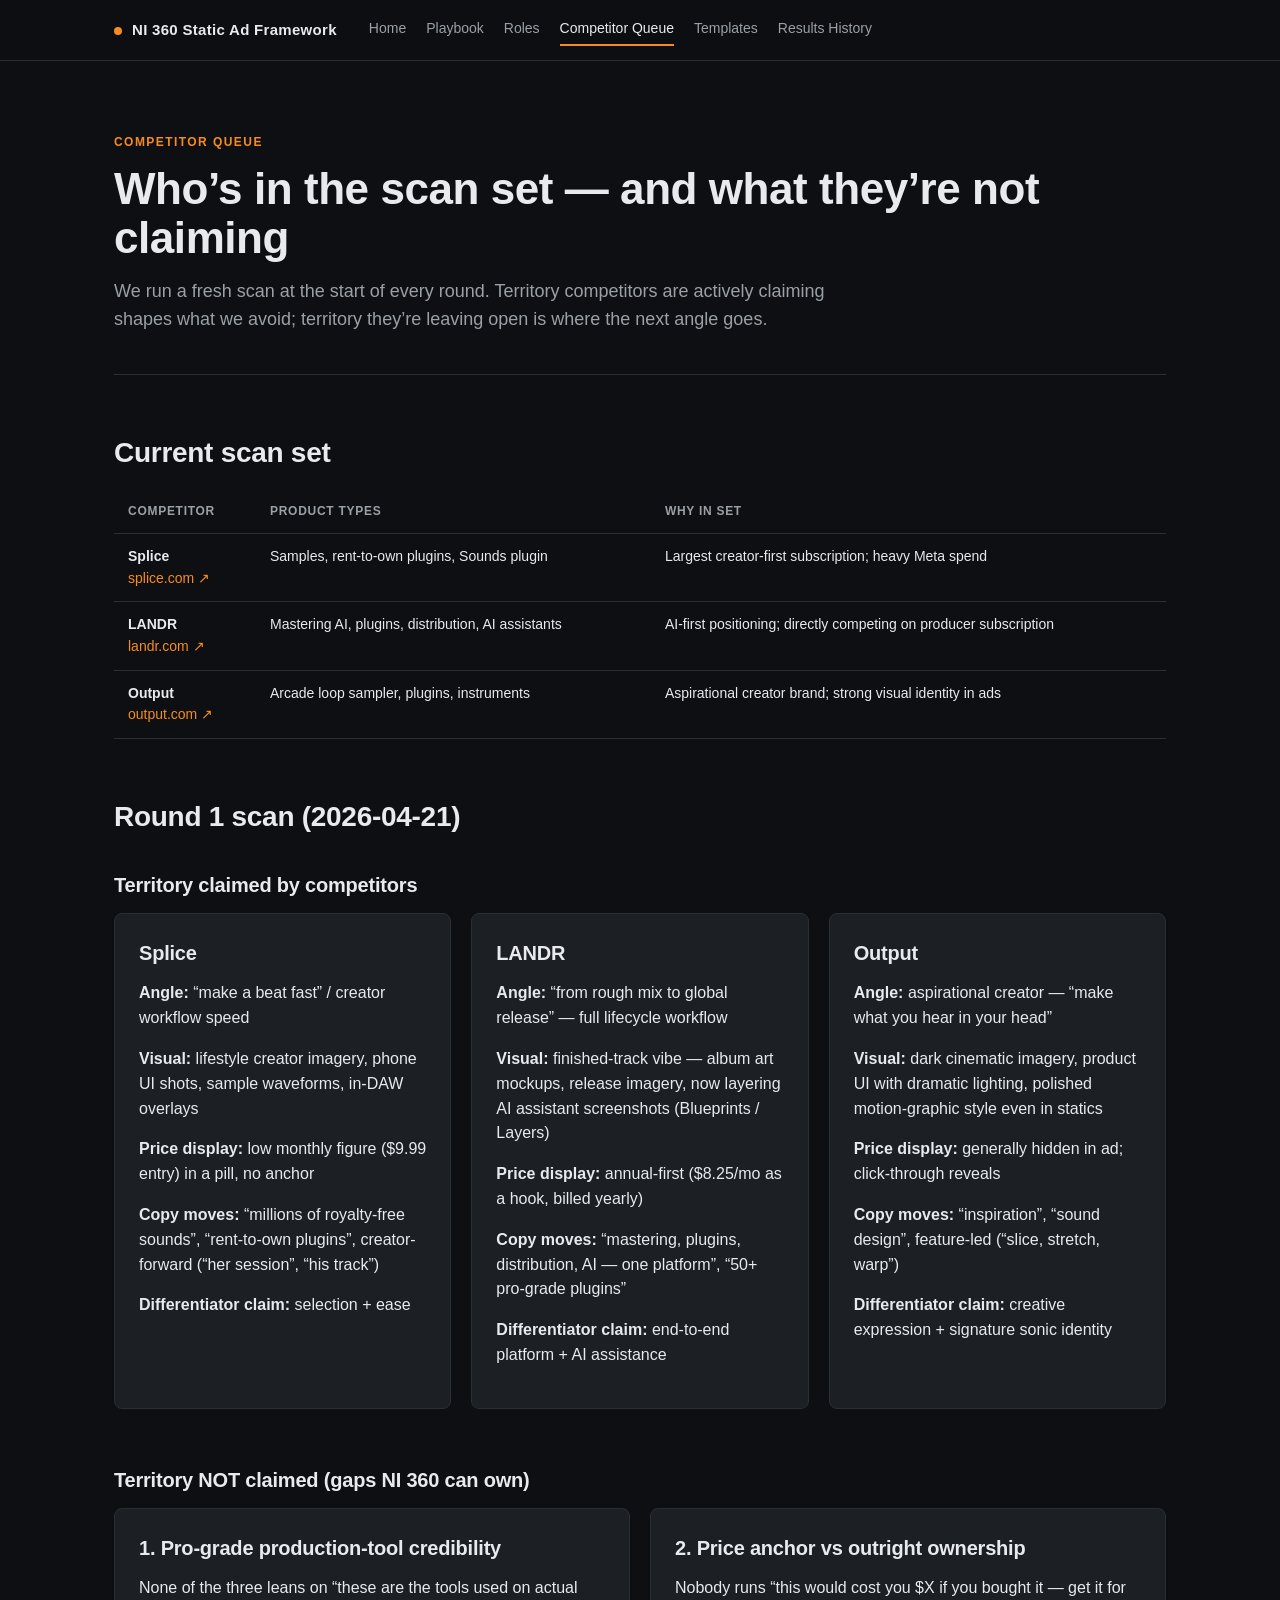
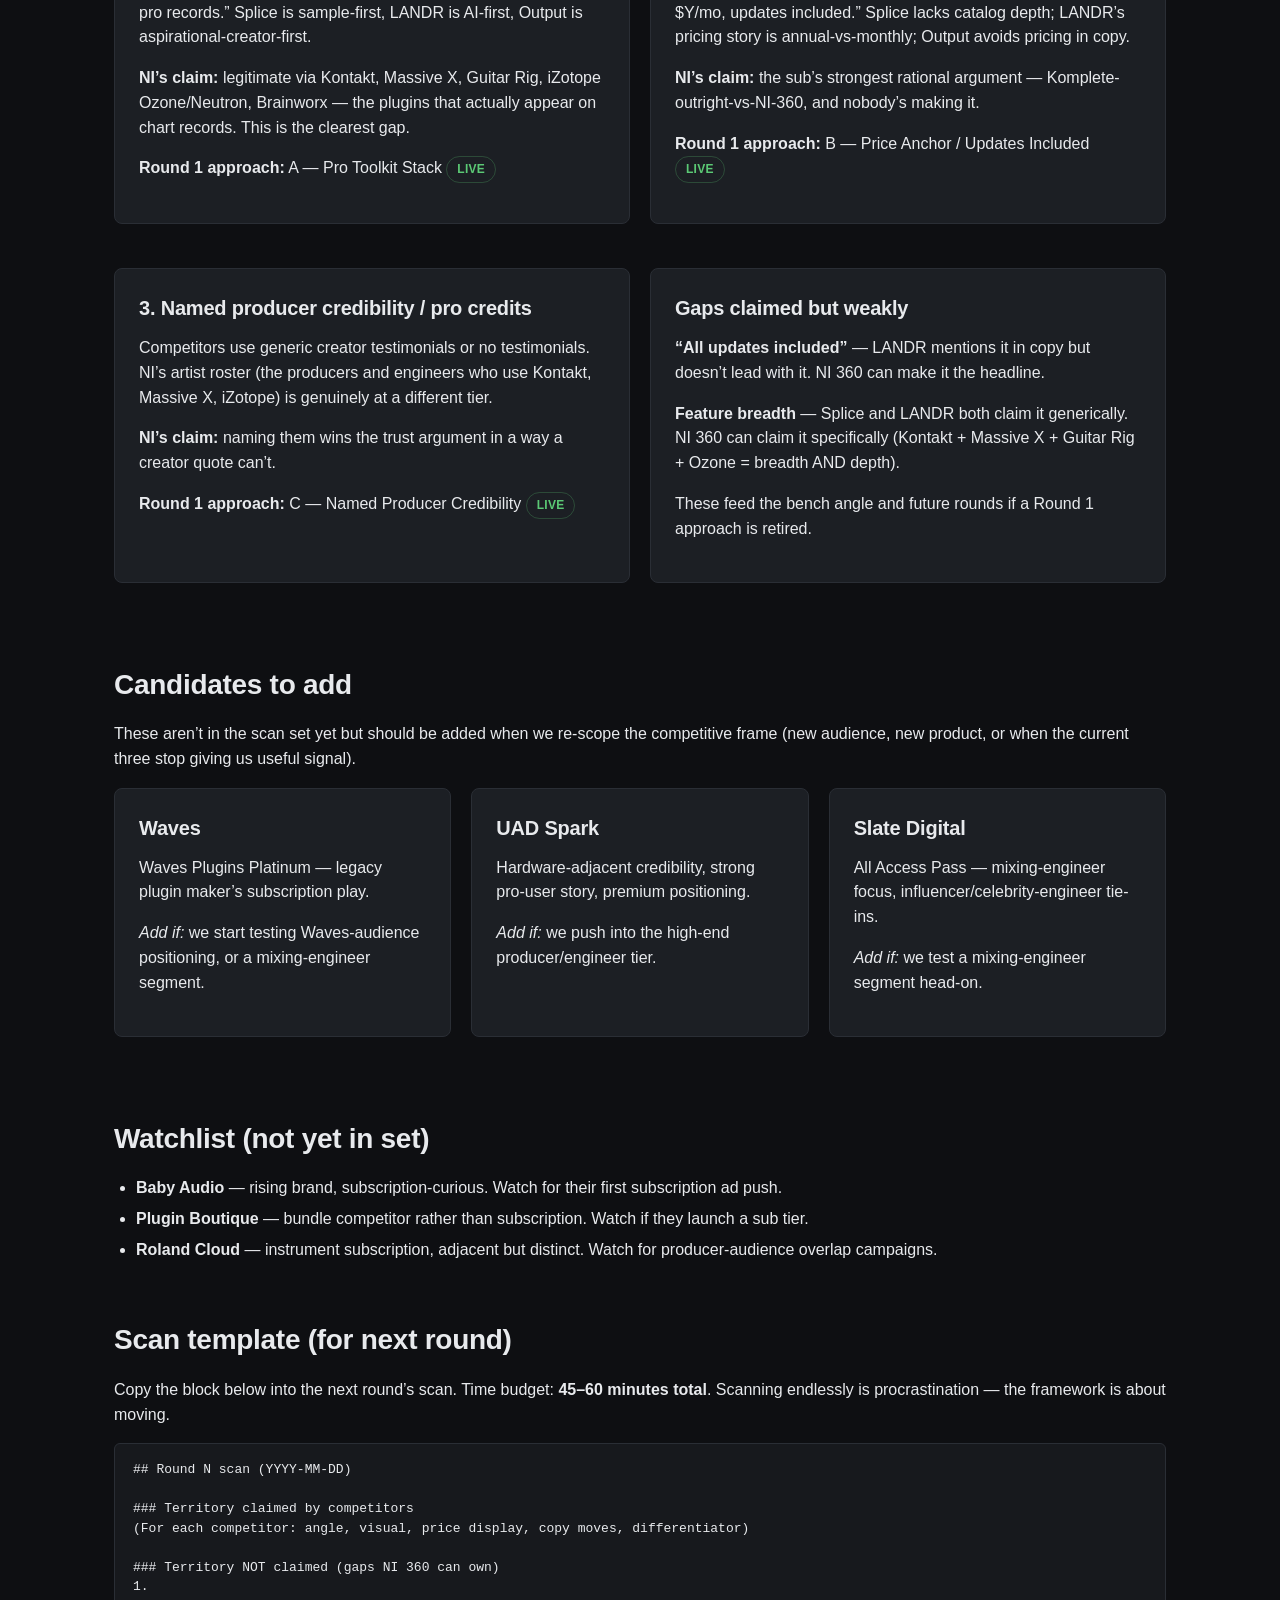
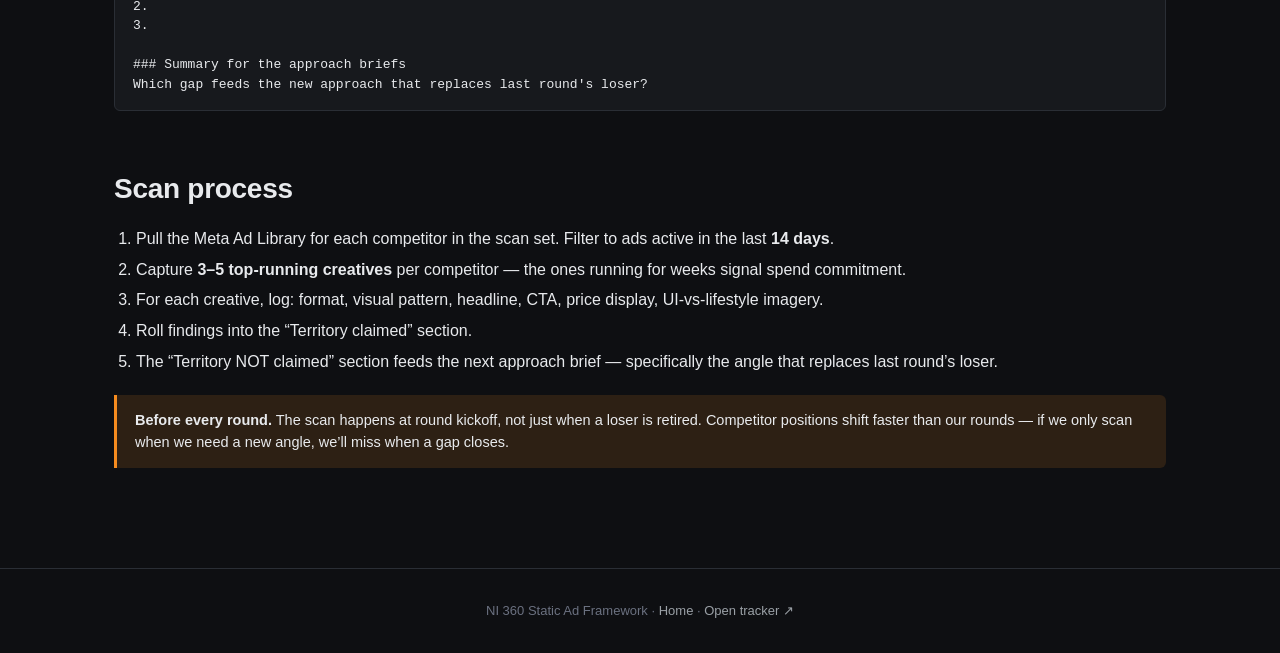
==== competitor.html @ cebe80b8 "Initial NI 360 framework hub Six-page team site: - Home with KPI block, Round 1 status, tracker ifra" ====
<!DOCTYPE html>
<html lang="en">
<head>
<meta charset="UTF-8">
<meta name="viewport" content="width=device-width, initial-scale=1.0">
<title>Competitor Queue · NI 360 Static Ad Framework</title>
<link rel="stylesheet" href="assets/style.css">
</head>
<body>

<header class="site">
  <div class="wrap">
    <a class="brand" href="index.html"><span class="dot"></span>NI 360 Static Ad Framework</a>
    <nav>
      <a href="index.html">Home</a>
      <a href="playbook.html">Playbook</a>
      <a href="roles.html">Roles</a>
      <a href="competitor.html" class="active">Competitor Queue</a>
      <a href="templates.html">Templates</a>
      <a href="results.html">Results History</a>
    </nav>
  </div>
</header>

<main>

<section class="hero">
  <div class="eyebrow">Competitor queue</div>
  <h1>Who&rsquo;s in the scan set &mdash; and what they&rsquo;re not claiming</h1>
  <p class="lede">We run a fresh scan at the start of every round. Territory competitors are actively claiming shapes what we avoid; territory they&rsquo;re leaving open is where the next angle goes.</p>
</section>

<h2>Current scan set</h2>

<table>
  <thead>
    <tr>
      <th>Competitor</th>
      <th>Product types</th>
      <th>Why in set</th>
    </tr>
  </thead>
  <tbody>
    <tr>
      <td><strong>Splice</strong><br><a href="https://splice.com" target="_blank" rel="noopener">splice.com &#x2197;</a></td>
      <td>Samples, rent-to-own plugins, Sounds plugin</td>
      <td>Largest creator-first subscription; heavy Meta spend</td>
    </tr>
    <tr>
      <td><strong>LANDR</strong><br><a href="https://landr.com" target="_blank" rel="noopener">landr.com &#x2197;</a></td>
      <td>Mastering AI, plugins, distribution, AI assistants</td>
      <td>AI-first positioning; directly competing on producer subscription</td>
    </tr>
    <tr>
      <td><strong>Output</strong><br><a href="https://output.com" target="_blank" rel="noopener">output.com &#x2197;</a></td>
      <td>Arcade loop sampler, plugins, instruments</td>
      <td>Aspirational creator brand; strong visual identity in ads</td>
    </tr>
  </tbody>
</table>

<h2>Round 1 scan (2026-04-21)</h2>

<h3>Territory claimed by competitors</h3>

<div class="grid-3">
  <div class="card">
    <h3>Splice</h3>
    <p><strong>Angle:</strong> &ldquo;make a beat fast&rdquo; / creator workflow speed</p>
    <p><strong>Visual:</strong> lifestyle creator imagery, phone UI shots, sample waveforms, in-DAW overlays</p>
    <p><strong>Price display:</strong> low monthly figure ($9.99 entry) in a pill, no anchor</p>
    <p><strong>Copy moves:</strong> &ldquo;millions of royalty-free sounds&rdquo;, &ldquo;rent-to-own plugins&rdquo;, creator-forward (&ldquo;her session&rdquo;, &ldquo;his track&rdquo;)</p>
    <p><strong>Differentiator claim:</strong> selection + ease</p>
  </div>

  <div class="card">
    <h3>LANDR</h3>
    <p><strong>Angle:</strong> &ldquo;from rough mix to global release&rdquo; &mdash; full lifecycle workflow</p>
    <p><strong>Visual:</strong> finished-track vibe &mdash; album art mockups, release imagery, now layering AI assistant screenshots (Blueprints / Layers)</p>
    <p><strong>Price display:</strong> annual-first ($8.25/mo as a hook, billed yearly)</p>
    <p><strong>Copy moves:</strong> &ldquo;mastering, plugins, distribution, AI &mdash; one platform&rdquo;, &ldquo;50+ pro-grade plugins&rdquo;</p>
    <p><strong>Differentiator claim:</strong> end-to-end platform + AI assistance</p>
  </div>

  <div class="card">
    <h3>Output</h3>
    <p><strong>Angle:</strong> aspirational creator &mdash; &ldquo;make what you hear in your head&rdquo;</p>
    <p><strong>Visual:</strong> dark cinematic imagery, product UI with dramatic lighting, polished motion-graphic style even in statics</p>
    <p><strong>Price display:</strong> generally hidden in ad; click-through reveals</p>
    <p><strong>Copy moves:</strong> &ldquo;inspiration&rdquo;, &ldquo;sound design&rdquo;, feature-led (&ldquo;slice, stretch, warp&rdquo;)</p>
    <p><strong>Differentiator claim:</strong> creative expression + signature sonic identity</p>
  </div>
</div>

<h3>Territory NOT claimed (gaps NI 360 can own)</h3>

<div class="grid-2">
  <div class="card">
    <h3>1. Pro-grade production-tool credibility</h3>
    <p>None of the three leans on &ldquo;these are the tools used on actual pro records.&rdquo; Splice is sample-first, LANDR is AI-first, Output is aspirational-creator-first.</p>
    <p><strong>NI&rsquo;s claim:</strong> legitimate via Kontakt, Massive X, Guitar Rig, iZotope Ozone/Neutron, Brainworx &mdash; the plugins that actually appear on chart records. This is the clearest gap.</p>
    <p><strong>Round 1 approach:</strong> A &mdash; Pro Toolkit Stack <span class="pill pill-live">Live</span></p>
  </div>

  <div class="card">
    <h3>2. Price anchor vs outright ownership</h3>
    <p>Nobody runs &ldquo;this would cost you $X if you bought it &mdash; get it for $Y/mo, updates included.&rdquo; Splice lacks catalog depth; LANDR&rsquo;s pricing story is annual-vs-monthly; Output avoids pricing in copy.</p>
    <p><strong>NI&rsquo;s claim:</strong> the sub&rsquo;s strongest rational argument &mdash; Komplete-outright-vs-NI-360, and nobody&rsquo;s making it.</p>
    <p><strong>Round 1 approach:</strong> B &mdash; Price Anchor / Updates Included <span class="pill pill-live">Live</span></p>
  </div>

  <div class="card">
    <h3>3. Named producer credibility / pro credits</h3>
    <p>Competitors use generic creator testimonials or no testimonials. NI&rsquo;s artist roster (the producers and engineers who use Kontakt, Massive X, iZotope) is genuinely at a different tier.</p>
    <p><strong>NI&rsquo;s claim:</strong> naming them wins the trust argument in a way a creator quote can&rsquo;t.</p>
    <p><strong>Round 1 approach:</strong> C &mdash; Named Producer Credibility <span class="pill pill-live">Live</span></p>
  </div>

  <div class="card">
    <h3>Gaps claimed but weakly</h3>
    <p><strong>&ldquo;All updates included&rdquo;</strong> &mdash; LANDR mentions it in copy but doesn&rsquo;t lead with it. NI 360 can make it the headline.</p>
    <p><strong>Feature breadth</strong> &mdash; Splice and LANDR both claim it generically. NI 360 can claim it specifically (Kontakt + Massive X + Guitar Rig + Ozone = breadth AND depth).</p>
    <p>These feed the bench angle and future rounds if a Round 1 approach is retired.</p>
  </div>
</div>

<h2>Candidates to add</h2>

<p>These aren&rsquo;t in the scan set yet but should be added when we re-scope the competitive frame (new audience, new product, or when the current three stop giving us useful signal).</p>

<div class="grid-3">
  <div class="card">
    <h3>Waves</h3>
    <p>Waves Plugins Platinum &mdash; legacy plugin maker&rsquo;s subscription play.</p>
    <p><em>Add if:</em> we start testing Waves-audience positioning, or a mixing-engineer segment.</p>
  </div>
  <div class="card">
    <h3>UAD Spark</h3>
    <p>Hardware-adjacent credibility, strong pro-user story, premium positioning.</p>
    <p><em>Add if:</em> we push into the high-end producer/engineer tier.</p>
  </div>
  <div class="card">
    <h3>Slate Digital</h3>
    <p>All Access Pass &mdash; mixing-engineer focus, influencer/celebrity-engineer tie-ins.</p>
    <p><em>Add if:</em> we test a mixing-engineer segment head-on.</p>
  </div>
</div>

<h2>Watchlist (not yet in set)</h2>

<ul>
  <li><strong>Baby Audio</strong> &mdash; rising brand, subscription-curious. Watch for their first subscription ad push.</li>
  <li><strong>Plugin Boutique</strong> &mdash; bundle competitor rather than subscription. Watch if they launch a sub tier.</li>
  <li><strong>Roland Cloud</strong> &mdash; instrument subscription, adjacent but distinct. Watch for producer-audience overlap campaigns.</li>
</ul>

<h2>Scan template (for next round)</h2>

<p>Copy the block below into the next round&rsquo;s scan. Time budget: <strong>45&ndash;60 minutes total</strong>. Scanning endlessly is procrastination &mdash; the framework is about moving.</p>

<pre>
## Round N scan (YYYY-MM-DD)

### Territory claimed by competitors
(For each competitor: angle, visual, price display, copy moves, differentiator)

### Territory NOT claimed (gaps NI 360 can own)
1.
2.
3.

### Summary for the approach briefs
Which gap feeds the new approach that replaces last round's loser?
</pre>

<h2>Scan process</h2>

<ol>
  <li>Pull the Meta Ad Library for each competitor in the scan set. Filter to ads active in the last <strong>14 days</strong>.</li>
  <li>Capture <strong>3&ndash;5 top-running creatives</strong> per competitor &mdash; the ones running for weeks signal spend commitment.</li>
  <li>For each creative, log: format, visual pattern, headline, CTA, price display, UI-vs-lifestyle imagery.</li>
  <li>Roll findings into the &ldquo;Territory claimed&rdquo; section.</li>
  <li>The &ldquo;Territory NOT claimed&rdquo; section feeds the next approach brief &mdash; specifically the angle that replaces last round&rsquo;s loser.</li>
</ol>

<div class="callout">
  <strong>Before every round.</strong> The scan happens at round kickoff, not just when a loser is retired. Competitor positions shift faster than our rounds &mdash; if we only scan when we need a new angle, we&rsquo;ll miss when a gap closes.
</div>

</main>

<footer class="site">
  NI 360 Static Ad Framework &middot; <a href="index.html">Home</a> &middot; <a href="https://docs.google.com/spreadsheets/d/1p_AmG7aTjeJiSifNN6ovVn6mrYgyHlk9WPwjsRECyRQ/edit" target="_blank" rel="noopener">Open tracker &#x2197;</a>
</footer>

</body>
</html>
---- assets/style.css ----
/* NI 360 Static Ad Framework — site styles */

:root {
  --bg: #0e0f12;
  --bg-raised: #17191d;
  --bg-card: #1c1f24;
  --border: #2a2e35;
  --text: #e8eaed;
  --text-muted: #9aa0a6;
  --text-dim: #6b7180;
  --accent: #f68c1f;   /* NI orange */
  --accent-soft: #f68c1f22;
  --good: #5bc975;
  --warn: #f0c000;
  --bad: #ef5350;
  --max: 1100px;
  --font-sans: -apple-system, BlinkMacSystemFont, "Segoe UI", Inter, Roboto, sans-serif;
  --font-mono: "SF Mono", Monaco, Consolas, "Liberation Mono", monospace;
}

* { box-sizing: border-box; }

html, body {
  margin: 0;
  padding: 0;
  background: var(--bg);
  color: var(--text);
  font-family: var(--font-sans);
  line-height: 1.55;
  font-size: 16px;
  -webkit-font-smoothing: antialiased;
}

a {
  color: var(--accent);
  text-decoration: none;
  border-bottom: 1px solid transparent;
  transition: border-color 0.15s ease;
}
a:hover { border-bottom-color: var(--accent); }

/* Header nav */
header.site {
  position: sticky;
  top: 0;
  z-index: 10;
  background: rgba(14, 15, 18, 0.92);
  backdrop-filter: blur(8px);
  border-bottom: 1px solid var(--border);
}
header.site .wrap {
  max-width: var(--max);
  margin: 0 auto;
  padding: 14px 24px;
  display: flex;
  align-items: center;
  gap: 32px;
  flex-wrap: wrap;
}
header.site .brand {
  font-weight: 700;
  font-size: 15px;
  letter-spacing: 0.02em;
  color: var(--text);
  border: none;
}
header.site .brand .dot {
  display: inline-block;
  width: 8px;
  height: 8px;
  background: var(--accent);
  border-radius: 50%;
  margin-right: 10px;
  vertical-align: middle;
}
header.site nav {
  display: flex;
  gap: 20px;
  flex-wrap: wrap;
  font-size: 14px;
}
header.site nav a {
  color: var(--text-muted);
  border: none;
  padding: 4px 0;
  border-bottom: 2px solid transparent;
}
header.site nav a:hover { color: var(--text); border-bottom-color: transparent; }
header.site nav a.active { color: var(--text); border-bottom-color: var(--accent); }

/* Main layout */
main {
  max-width: var(--max);
  margin: 0 auto;
  padding: 48px 24px 80px;
}

/* Hero */
.hero {
  padding: 24px 0 40px;
  border-bottom: 1px solid var(--border);
  margin-bottom: 40px;
}
.hero .eyebrow {
  font-size: 12px;
  letter-spacing: 0.12em;
  text-transform: uppercase;
  color: var(--accent);
  font-weight: 600;
  margin-bottom: 14px;
}
.hero h1 {
  font-size: 44px;
  line-height: 1.1;
  margin: 0 0 16px;
  font-weight: 700;
  letter-spacing: -0.01em;
}
.hero p.lede {
  font-size: 18px;
  color: var(--text-muted);
  max-width: 720px;
  margin: 0;
}

/* Typography */
h1, h2, h3, h4 {
  color: var(--text);
  letter-spacing: -0.01em;
}
h2 {
  font-size: 28px;
  margin: 56px 0 16px;
  font-weight: 700;
}
h2:first-child { margin-top: 0; }
h3 {
  font-size: 20px;
  margin: 32px 0 12px;
  font-weight: 600;
}
h4 {
  font-size: 16px;
  margin: 24px 0 8px;
  font-weight: 600;
  color: var(--accent);
}
p { margin: 0 0 16px; }
ul, ol { padding-left: 22px; margin: 0 0 20px; }
li { margin-bottom: 6px; }
hr { border: 0; border-top: 1px solid var(--border); margin: 48px 0; }

code {
  font-family: var(--font-mono);
  background: var(--bg-raised);
  color: var(--text);
  padding: 2px 6px;
  border-radius: 4px;
  font-size: 0.88em;
}
pre {
  background: var(--bg-raised);
  border: 1px solid var(--border);
  border-radius: 6px;
  padding: 16px 18px;
  overflow-x: auto;
  font-size: 13px;
  line-height: 1.5;
}
pre code { background: transparent; padding: 0; }

/* Cards */
.card {
  background: var(--bg-card);
  border: 1px solid var(--border);
  border-radius: 8px;
  padding: 24px;
  margin-bottom: 24px;
}
.card h3:first-child { margin-top: 0; }

.grid-2 {
  display: grid;
  grid-template-columns: repeat(2, 1fr);
  gap: 20px;
}
.grid-3 {
  display: grid;
  grid-template-columns: repeat(3, 1fr);
  gap: 20px;
}
@media (max-width: 760px) {
  .grid-2, .grid-3 { grid-template-columns: 1fr; }
  .hero h1 { font-size: 32px; }
}

/* Status pills */
.pill {
  display: inline-block;
  padding: 3px 10px;
  border-radius: 999px;
  font-size: 12px;
  font-weight: 600;
  letter-spacing: 0.02em;
  text-transform: uppercase;
  border: 1px solid transparent;
}
.pill-live { background: var(--good)20; color: var(--good); border-color: #5bc97540; }
.pill-watch { background: var(--warn)20; color: var(--warn); border-color: #f0c00040; }
.pill-retired { background: var(--bad)20; color: var(--bad); border-color: #ef535040; }
.pill-bench { background: var(--text-dim)20; color: var(--text-muted); border-color: #6b718040; }

/* Tables */
table {
  width: 100%;
  border-collapse: collapse;
  margin: 16px 0 24px;
  font-size: 14px;
}
th, td {
  text-align: left;
  padding: 12px 14px;
  border-bottom: 1px solid var(--border);
  vertical-align: top;
}
th {
  font-weight: 600;
  color: var(--text-muted);
  font-size: 12px;
  text-transform: uppercase;
  letter-spacing: 0.06em;
}
tbody tr:hover { background: var(--bg-raised); }
td code { font-size: 0.82em; }

/* Callouts */
.callout {
  background: var(--accent-soft);
  border-left: 3px solid var(--accent);
  padding: 14px 18px;
  margin: 20px 0;
  border-radius: 0 6px 6px 0;
  font-size: 14.5px;
}
.callout.dim {
  background: var(--bg-raised);
  border-left-color: var(--text-dim);
  color: var(--text-muted);
}

/* Tracker iframe wrapper */
.tracker-frame {
  width: 100%;
  height: 700px;
  border: 1px solid var(--border);
  border-radius: 8px;
  background: var(--bg-raised);
  margin: 16px 0 8px;
}
.tracker-links {
  font-size: 13px;
  color: var(--text-muted);
  margin-bottom: 32px;
}
.tracker-links a { margin-right: 16px; }

/* KPI block */
.kpis {
  display: grid;
  grid-template-columns: repeat(4, 1fr);
  gap: 12px;
  margin: 24px 0 32px;
}
.kpi {
  background: var(--bg-card);
  border: 1px solid var(--border);
  border-radius: 8px;
  padding: 16px 18px;
}
.kpi .label {
  font-size: 11px;
  letter-spacing: 0.08em;
  text-transform: uppercase;
  color: var(--text-muted);
  margin-bottom: 6px;
}
.kpi .value {
  font-size: 22px;
  font-weight: 700;
  color: var(--text);
}
.kpi .value.accent { color: var(--accent); }
@media (max-width: 760px) {
  .kpis { grid-template-columns: repeat(2, 1fr); }
}

/* Footer */
footer.site {
  border-top: 1px solid var(--border);
  padding: 32px 24px;
  color: var(--text-dim);
  font-size: 13px;
  text-align: center;
}
footer.site a { color: var(--text-muted); }
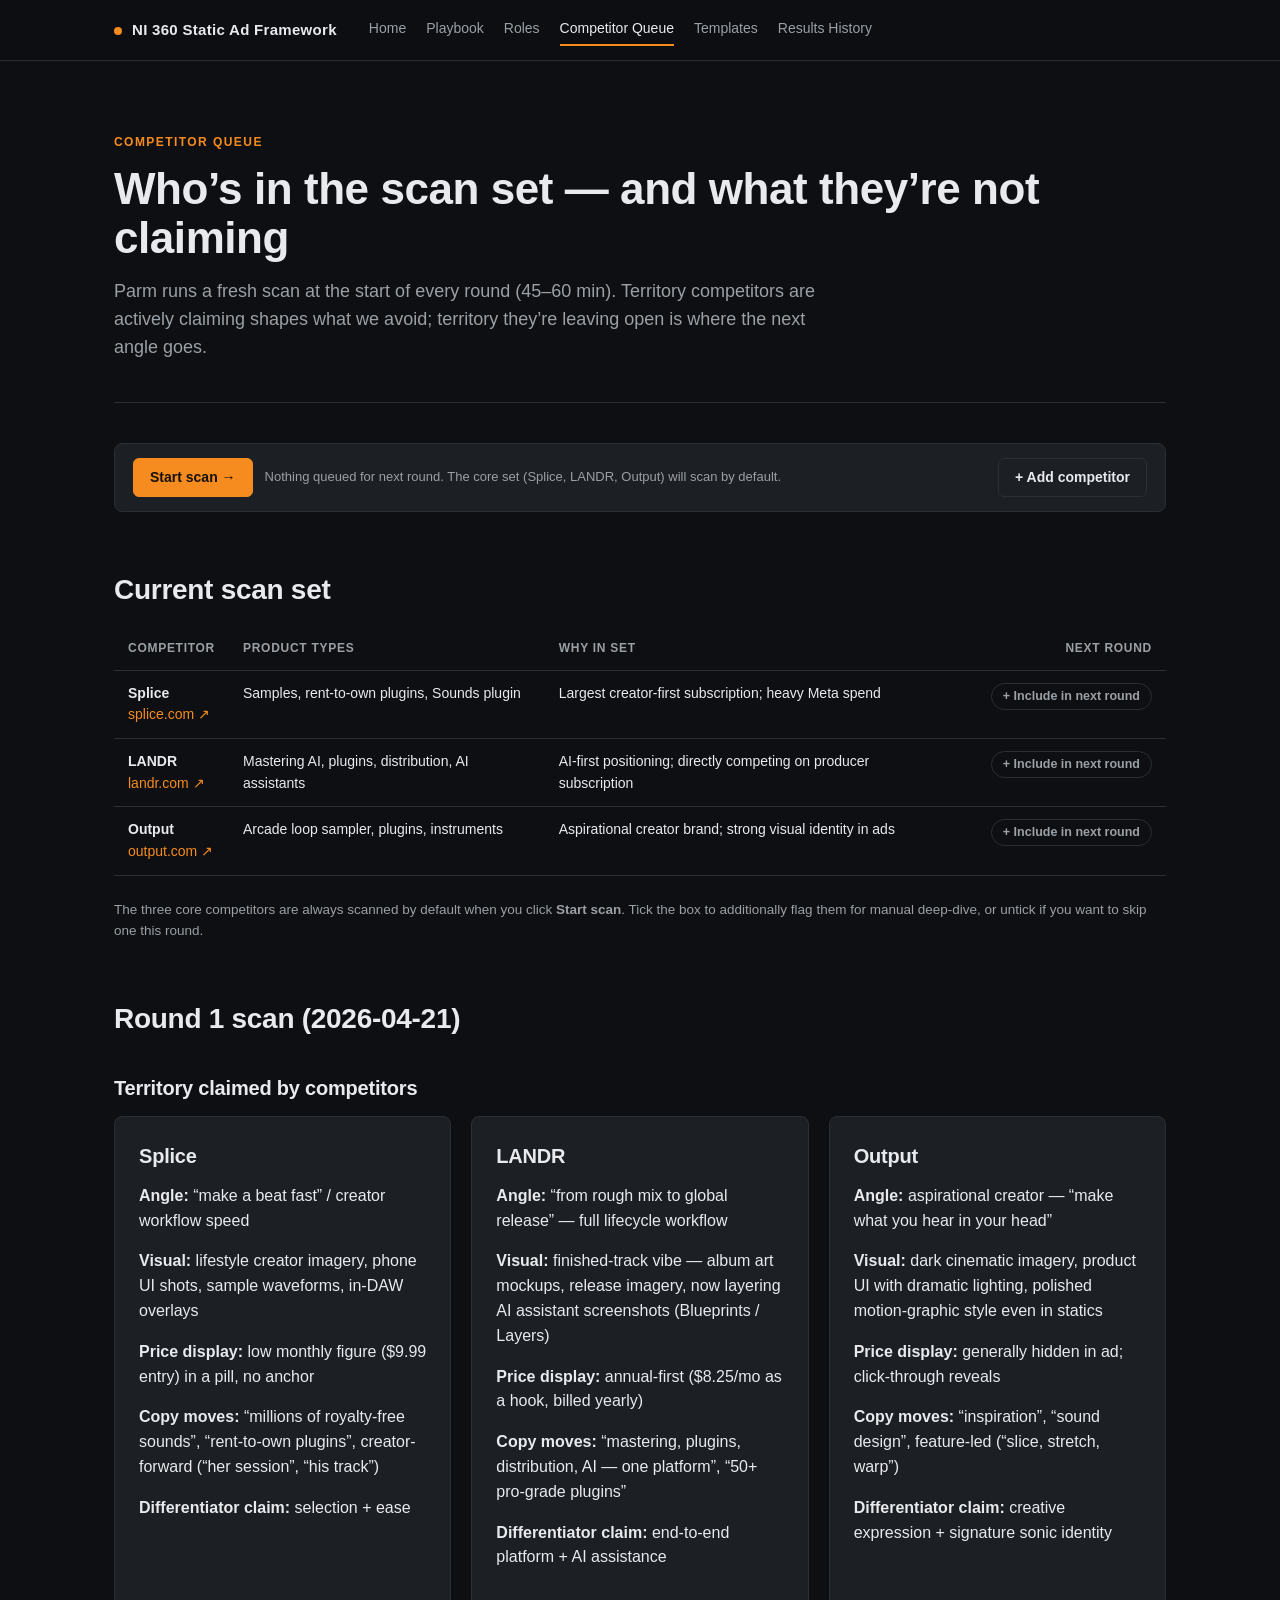
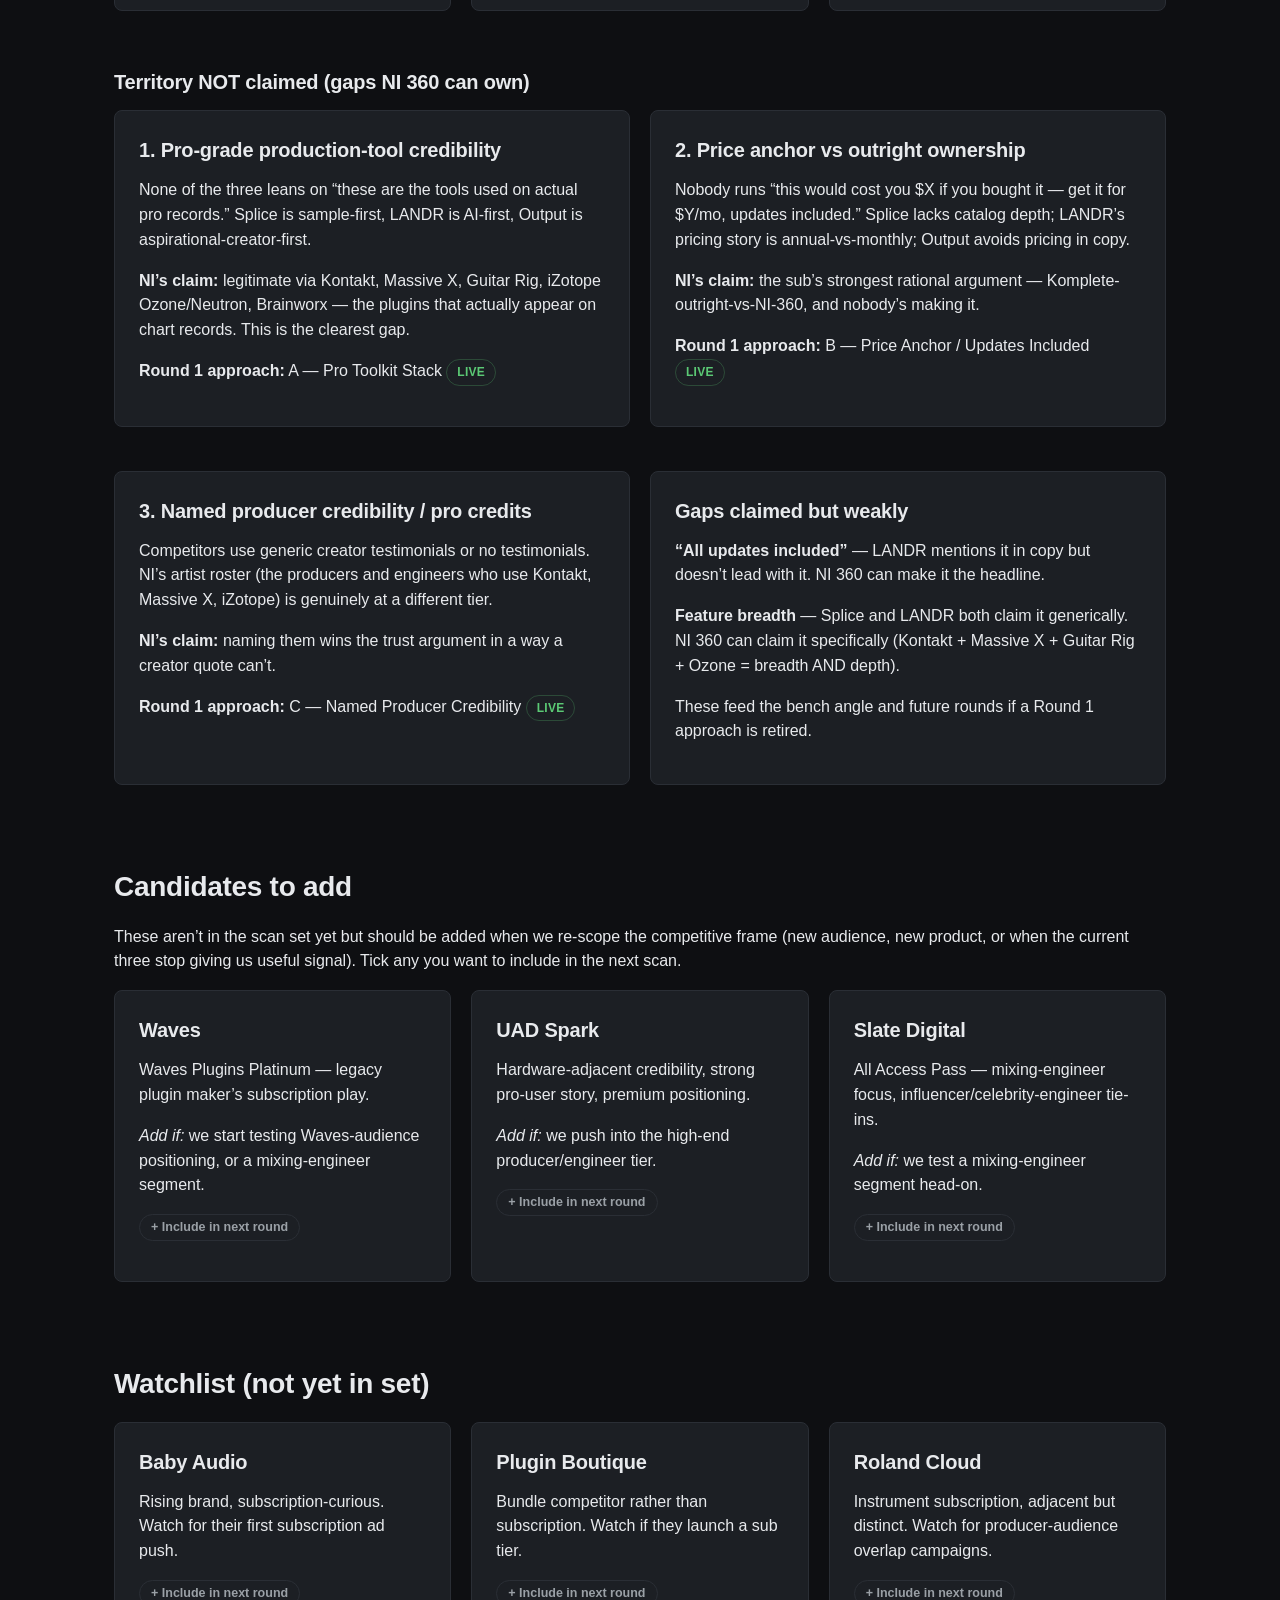
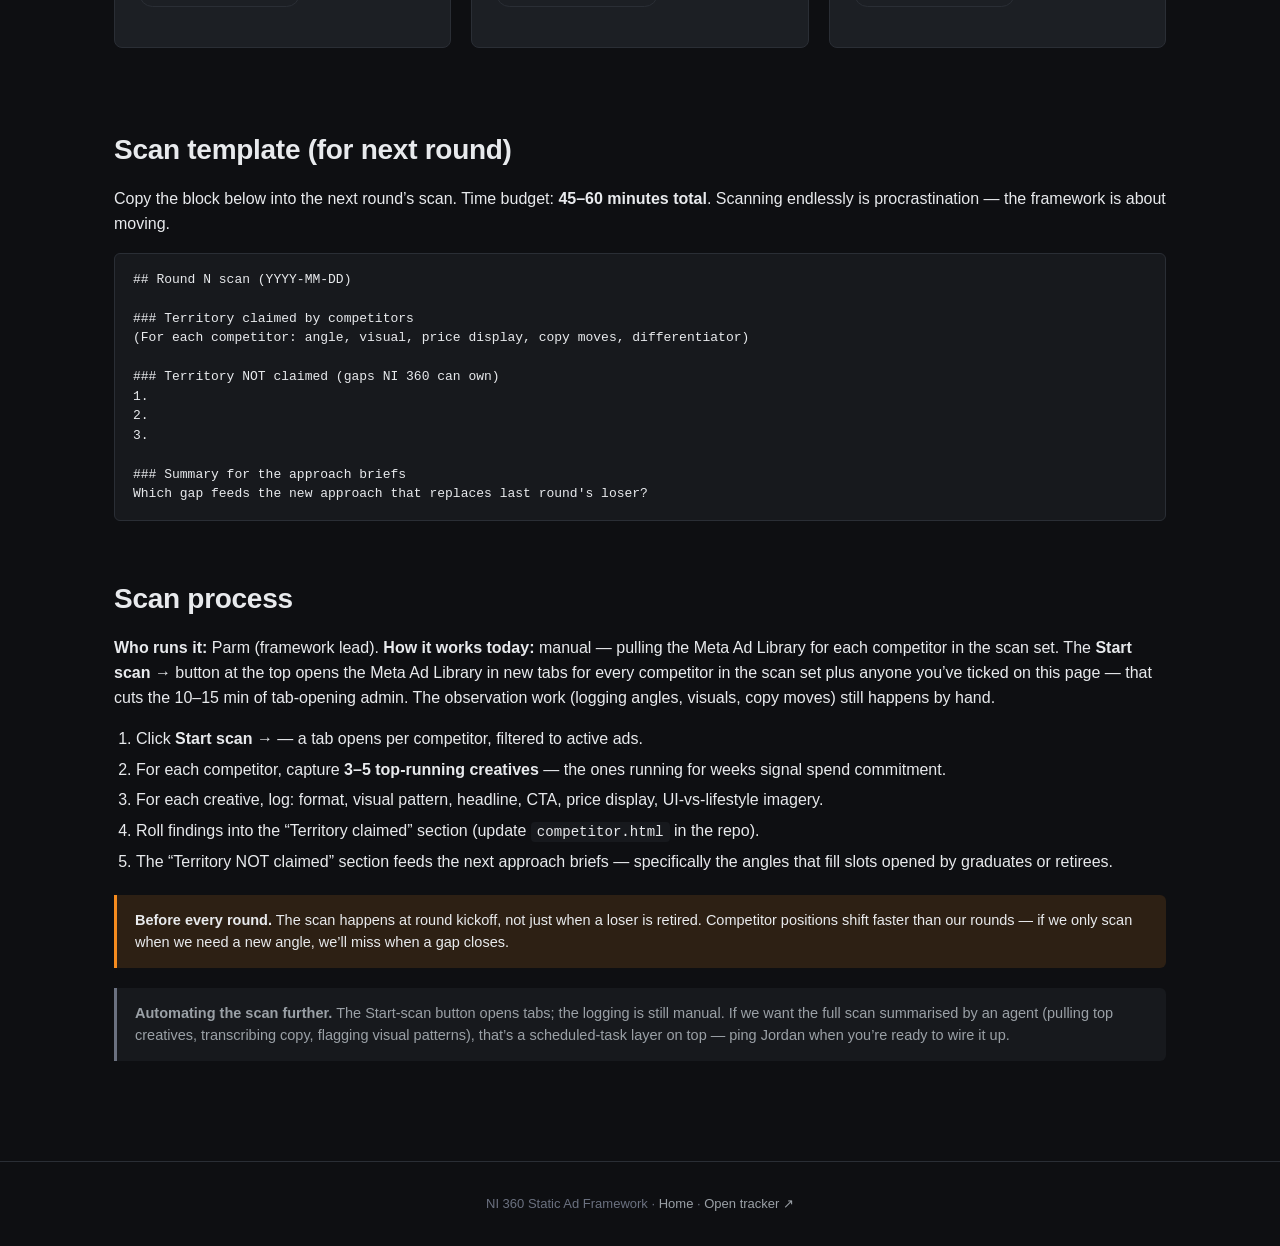
==== commit 448f2b66: "Multi-graduate gate model; Parm as framework lead; competitor queue interactivity; template previews" ====
--- a/competitor.html
+++ b/competitor.html
@@ -27,8 +27,33 @@
 <section class="hero">
   <div class="eyebrow">Competitor queue</div>
   <h1>Who&rsquo;s in the scan set &mdash; and what they&rsquo;re not claiming</h1>
-  <p class="lede">We run a fresh scan at the start of every round. Territory competitors are actively claiming shapes what we avoid; territory they&rsquo;re leaving open is where the next angle goes.</p>
+  <p class="lede">Parm runs a fresh scan at the start of every round (45&ndash;60 min). Territory competitors are actively claiming shapes what we avoid; territory they&rsquo;re leaving open is where the next angle goes.</p>
 </section>
+
+<div class="scan-controls">
+  <button type="button" class="btn btn-primary" id="btn-start-scan">Start scan &rarr;</button>
+  <div id="queue-summary">Nothing queued for next round.</div>
+  <button type="button" class="btn" id="btn-add-competitor">+ Add competitor</button>
+</div>
+
+<div class="add-form" id="add-form">
+  <h3>Add a competitor</h3>
+  <p style="color: var(--text-muted); font-size: 13.5px; margin-top: -6px;">Fills in below in the &ldquo;Added this session&rdquo; section. Click <strong>Copy HTML for repo</strong> to get the snippet &mdash; Parm/Jordan commits it into <code>competitor.html</code> to persist for the team.</p>
+  <form id="f-add" autocomplete="off">
+    <label for="f-name">Name</label>
+    <input id="f-name" name="name" placeholder="e.g. Waves" required />
+    <label for="f-url">URL (optional)</label>
+    <input id="f-url" name="url" placeholder="e.g. https://waves.com" />
+    <label for="f-products">Product types</label>
+    <input id="f-products" name="products" placeholder="e.g. Plugin subscription (Waves Platinum)" />
+    <label for="f-why">Why add them</label>
+    <input id="f-why" name="why" placeholder="e.g. Mixing-engineer audience; subscription-first plugin catalogue" />
+    <div class="form-actions">
+      <button type="submit" class="btn btn-primary">Add to candidates</button>
+      <button type="button" class="btn btn-ghost" id="btn-cancel-add">Cancel</button>
+    </div>
+  </form>
+</div>
 
 <h2>Current scan set</h2>
 
@@ -38,6 +63,7 @@
       <th>Competitor</th>
       <th>Product types</th>
       <th>Why in set</th>
+      <th class="tick-cell">Next round</th>
     </tr>
   </thead>
   <tbody>
@@ -45,19 +71,24 @@
       <td><strong>Splice</strong><br><a href="https://splice.com" target="_blank" rel="noopener">splice.com &#x2197;</a></td>
       <td>Samples, rent-to-own plugins, Sounds plugin</td>
       <td>Largest creator-first subscription; heavy Meta spend</td>
+      <td class="tick-cell"><button class="tick-btn" data-competitor-id="splice" data-competitor-name="Splice">+ Include in next round</button></td>
     </tr>
     <tr>
       <td><strong>LANDR</strong><br><a href="https://landr.com" target="_blank" rel="noopener">landr.com &#x2197;</a></td>
       <td>Mastering AI, plugins, distribution, AI assistants</td>
       <td>AI-first positioning; directly competing on producer subscription</td>
+      <td class="tick-cell"><button class="tick-btn" data-competitor-id="landr" data-competitor-name="LANDR">+ Include in next round</button></td>
     </tr>
     <tr>
       <td><strong>Output</strong><br><a href="https://output.com" target="_blank" rel="noopener">output.com &#x2197;</a></td>
       <td>Arcade loop sampler, plugins, instruments</td>
       <td>Aspirational creator brand; strong visual identity in ads</td>
+      <td class="tick-cell"><button class="tick-btn" data-competitor-id="output" data-competitor-name="Output">+ Include in next round</button></td>
     </tr>
   </tbody>
 </table>
+
+<p style="font-size: 13.5px; color: var(--text-muted);">The three core competitors are always scanned by default when you click <strong>Start scan</strong>. Tick the box to additionally flag them for manual deep-dive, or untick if you want to skip one this round.</p>
 
 <h2>Round 1 scan (2026-04-21)</h2>
 
@@ -126,33 +157,50 @@
 
 <h2>Candidates to add</h2>
 
-<p>These aren&rsquo;t in the scan set yet but should be added when we re-scope the competitive frame (new audience, new product, or when the current three stop giving us useful signal).</p>
+<p>These aren&rsquo;t in the scan set yet but should be added when we re-scope the competitive frame (new audience, new product, or when the current three stop giving us useful signal). Tick any you want to include in the next scan.</p>
 
 <div class="grid-3">
   <div class="card">
     <h3>Waves</h3>
     <p>Waves Plugins Platinum &mdash; legacy plugin maker&rsquo;s subscription play.</p>
     <p><em>Add if:</em> we start testing Waves-audience positioning, or a mixing-engineer segment.</p>
+    <p><button class="tick-btn" data-competitor-id="waves" data-competitor-name="Waves">+ Include in next round</button></p>
   </div>
   <div class="card">
     <h3>UAD Spark</h3>
     <p>Hardware-adjacent credibility, strong pro-user story, premium positioning.</p>
     <p><em>Add if:</em> we push into the high-end producer/engineer tier.</p>
+    <p><button class="tick-btn" data-competitor-id="uad-spark" data-competitor-name="UAD Spark">+ Include in next round</button></p>
   </div>
   <div class="card">
     <h3>Slate Digital</h3>
     <p>All Access Pass &mdash; mixing-engineer focus, influencer/celebrity-engineer tie-ins.</p>
     <p><em>Add if:</em> we test a mixing-engineer segment head-on.</p>
-  </div>
-</div>
+    <p><button class="tick-btn" data-competitor-id="slate-digital" data-competitor-name="Slate Digital">+ Include in next round</button></p>
+  </div>
+</div>
+
+<div id="added-competitors"></div>
 
 <h2>Watchlist (not yet in set)</h2>
 
-<ul>
-  <li><strong>Baby Audio</strong> &mdash; rising brand, subscription-curious. Watch for their first subscription ad push.</li>
-  <li><strong>Plugin Boutique</strong> &mdash; bundle competitor rather than subscription. Watch if they launch a sub tier.</li>
-  <li><strong>Roland Cloud</strong> &mdash; instrument subscription, adjacent but distinct. Watch for producer-audience overlap campaigns.</li>
-</ul>
+<div class="grid-3">
+  <div class="card">
+    <h3>Baby Audio</h3>
+    <p>Rising brand, subscription-curious. Watch for their first subscription ad push.</p>
+    <p><button class="tick-btn" data-competitor-id="baby-audio" data-competitor-name="Baby Audio">+ Include in next round</button></p>
+  </div>
+  <div class="card">
+    <h3>Plugin Boutique</h3>
+    <p>Bundle competitor rather than subscription. Watch if they launch a sub tier.</p>
+    <p><button class="tick-btn" data-competitor-id="plugin-boutique" data-competitor-name="Plugin Boutique">+ Include in next round</button></p>
+  </div>
+  <div class="card">
+    <h3>Roland Cloud</h3>
+    <p>Instrument subscription, adjacent but distinct. Watch for producer-audience overlap campaigns.</p>
+    <p><button class="tick-btn" data-competitor-id="roland-cloud" data-competitor-name="Roland Cloud">+ Include in next round</button></p>
+  </div>
+</div>
 
 <h2>Scan template (for next round)</h2>
 
@@ -175,16 +223,22 @@
 
 <h2>Scan process</h2>
 
+<p><strong>Who runs it:</strong> Parm (framework lead). <strong>How it works today:</strong> manual &mdash; pulling the Meta Ad Library for each competitor in the scan set. The <strong>Start scan &rarr;</strong> button at the top opens the Meta Ad Library in new tabs for every competitor in the scan set plus anyone you&rsquo;ve ticked on this page &mdash; that cuts the 10&ndash;15 min of tab-opening admin. The observation work (logging angles, visuals, copy moves) still happens by hand.</p>
+
 <ol>
-  <li>Pull the Meta Ad Library for each competitor in the scan set. Filter to ads active in the last <strong>14 days</strong>.</li>
-  <li>Capture <strong>3&ndash;5 top-running creatives</strong> per competitor &mdash; the ones running for weeks signal spend commitment.</li>
+  <li>Click <strong>Start scan &rarr;</strong> &mdash; a tab opens per competitor, filtered to active ads.</li>
+  <li>For each competitor, capture <strong>3&ndash;5 top-running creatives</strong> &mdash; the ones running for weeks signal spend commitment.</li>
   <li>For each creative, log: format, visual pattern, headline, CTA, price display, UI-vs-lifestyle imagery.</li>
-  <li>Roll findings into the &ldquo;Territory claimed&rdquo; section.</li>
-  <li>The &ldquo;Territory NOT claimed&rdquo; section feeds the next approach brief &mdash; specifically the angle that replaces last round&rsquo;s loser.</li>
+  <li>Roll findings into the &ldquo;Territory claimed&rdquo; section (update <code>competitor.html</code> in the repo).</li>
+  <li>The &ldquo;Territory NOT claimed&rdquo; section feeds the next approach briefs &mdash; specifically the angles that fill slots opened by graduates or retirees.</li>
 </ol>
 
 <div class="callout">
   <strong>Before every round.</strong> The scan happens at round kickoff, not just when a loser is retired. Competitor positions shift faster than our rounds &mdash; if we only scan when we need a new angle, we&rsquo;ll miss when a gap closes.
+</div>
+
+<div class="callout dim">
+  <strong>Automating the scan further.</strong> The Start-scan button opens tabs; the logging is still manual. If we want the full scan summarised by an agent (pulling top creatives, transcribing copy, flagging visual patterns), that&rsquo;s a scheduled-task layer on top &mdash; ping Jordan when you&rsquo;re ready to wire it up.
 </div>
 
 </main>
@@ -193,5 +247,199 @@
   NI 360 Static Ad Framework &middot; <a href="index.html">Home</a> &middot; <a href="https://docs.google.com/spreadsheets/d/1p_AmG7aTjeJiSifNN6ovVn6mrYgyHlk9WPwjsRECyRQ/edit" target="_blank" rel="noopener">Open tracker &#x2197;</a>
 </footer>
 
+<script>
+(function () {
+  var QKEY = 'ni360-queue-v1';
+  var AKEY = 'ni360-added-v1';
+
+  function getQueue() {
+    try { return JSON.parse(localStorage.getItem(QKEY) || '[]'); }
+    catch (e) { return []; }
+  }
+  function setQueue(ids) {
+    localStorage.setItem(QKEY, JSON.stringify(ids));
+    renderAll();
+  }
+  function toggleQueue(id) {
+    var q = getQueue();
+    var i = q.indexOf(id);
+    if (i >= 0) q.splice(i, 1);
+    else q.push(id);
+    setQueue(q);
+  }
+  function getAdded() {
+    try { return JSON.parse(localStorage.getItem(AKEY) || '[]'); }
+    catch (e) { return []; }
+  }
+  function setAdded(list) {
+    localStorage.setItem(AKEY, JSON.stringify(list));
+    renderAll();
+  }
+  function esc(s) {
+    return String(s == null ? '' : s).replace(/[&<>"']/g, function (m) {
+      return { '&': '&amp;', '<': '&lt;', '>': '&gt;', '"': '&quot;', "'": '&#39;' }[m];
+    });
+  }
+  function nameOf(id) {
+    var btn = document.querySelector('[data-competitor-id="' + id + '"]');
+    return btn ? btn.dataset.competitorName : id;
+  }
+
+  function renderTicks() {
+    var q = getQueue();
+    Array.prototype.forEach.call(document.querySelectorAll('.tick-btn'), function (btn) {
+      var id = btn.dataset.competitorId;
+      if (q.indexOf(id) >= 0) {
+        btn.classList.add('ticked');
+        btn.innerHTML = '\u2713 Queued for next round';
+      } else {
+        btn.classList.remove('ticked');
+        btn.textContent = '+ Include in next round';
+      }
+    });
+  }
+
+  function renderSummary() {
+    var el = document.getElementById('queue-summary');
+    if (!el) return;
+    var q = getQueue();
+    if (q.length === 0) {
+      el.innerHTML = 'Nothing queued for next round. The core set (Splice, LANDR, Output) will scan by default.';
+      return;
+    }
+    var names = q.map(nameOf).filter(Boolean);
+    el.innerHTML = '<strong>' + q.length + ' queued</strong> for next round: ' + esc(names.join(', '));
+  }
+
+  function renderAdded() {
+    var container = document.getElementById('added-competitors');
+    if (!container) return;
+    var added = getAdded();
+    if (added.length === 0) {
+      container.innerHTML = '';
+      return;
+    }
+    var html = '<h3 style="margin-top: 32px;">Added this session <span style="color: var(--warn); font-size: 12px; text-transform: uppercase; letter-spacing: 0.06em; margin-left: 10px;">Local only &mdash; commit to persist</span></h3>';
+    html += '<div class="grid-3">';
+    added.forEach(function (c, i) {
+      var id = 'added-' + i;
+      html += '<div class="card">';
+      html += '<h3>' + esc(c.name) + '</h3>';
+      if (c.url) html += '<p><a href="' + esc(c.url) + '" target="_blank" rel="noopener">' + esc(c.url.replace(/^https?:\/\//, '')) + ' \u2197</a></p>';
+      if (c.products) html += '<p>' + esc(c.products) + '</p>';
+      if (c.why) html += '<p><em>' + esc(c.why) + '</em></p>';
+      html += '<p><button class="tick-btn" data-competitor-id="' + esc(id) + '" data-competitor-name="' + esc(c.name) + '">+ Include in next round</button></p>';
+      html += '<p><button class="btn btn-ghost btn-copy" data-idx="' + i + '" style="font-size: 12px; padding: 6px 10px;">Copy HTML for repo</button> <button class="btn btn-ghost btn-remove" data-idx="' + i + '" style="font-size: 12px; padding: 6px 10px;">Remove</button></p>';
+      html += '</div>';
+    });
+    html += '</div>';
+    container.innerHTML = html;
+    renderTicks();
+  }
+
+  function renderAll() {
+    renderTicks();
+    renderSummary();
+    renderAdded();
+  }
+
+  function startScan() {
+    var q = getQueue();
+    var defaults = ['splice', 'landr', 'output'];
+    var all = defaults.slice();
+    q.forEach(function (id) { if (all.indexOf(id) < 0) all.push(id); });
+    var names = all.map(nameOf);
+    var ok = window.confirm('Open Meta Ad Library for ' + all.length + ' competitors?\n\n' + names.join(', ') + '\n\n(Filtered to active ads. Pop-up blocker may prompt.)');
+    if (!ok) return;
+    all.forEach(function (id) {
+      var name = nameOf(id);
+      var url = 'https://www.facebook.com/ads/library/?active_status=active&ad_type=all&country=ALL&q=' + encodeURIComponent(name) + '&search_type=keyword_unordered&media_type=all';
+      window.open(url, '_blank', 'noopener');
+    });
+  }
+
+  function copySnippet(i) {
+    var added = getAdded();
+    var c = added[i];
+    if (!c) return null;
+    var snippet =
+      '  <div class="card">\n' +
+      '    <h3>' + c.name + '</h3>\n' +
+      (c.url ? '    <p><a href="' + c.url + '" target="_blank" rel="noopener">' + c.url.replace(/^https?:\/\//, '') + ' &#x2197;</a></p>\n' : '') +
+      (c.products ? '    <p>' + c.products + '</p>\n' : '') +
+      (c.why ? '    <p><em>Add if:</em> ' + c.why + '</p>\n' : '') +
+      '    <p><button class="tick-btn" data-competitor-id="' + c.name.toLowerCase().replace(/[^a-z0-9]+/g, '-') + '" data-competitor-name="' + c.name + '">+ Include in next round</button></p>\n' +
+      '  </div>';
+    return snippet;
+  }
+
+  document.addEventListener('click', function (e) {
+    var tick = e.target.closest && e.target.closest('.tick-btn');
+    if (tick) {
+      toggleQueue(tick.dataset.competitorId);
+      return;
+    }
+    if (e.target.id === 'btn-start-scan') { startScan(); return; }
+    if (e.target.id === 'btn-add-competitor') {
+      document.getElementById('add-form').classList.add('open');
+      document.getElementById('f-name').focus();
+      return;
+    }
+    if (e.target.id === 'btn-cancel-add') {
+      document.getElementById('add-form').classList.remove('open');
+      document.getElementById('f-add').reset();
+      return;
+    }
+    if (e.target.classList && e.target.classList.contains('btn-copy')) {
+      var idx = parseInt(e.target.dataset.idx, 10);
+      var snippet = copySnippet(idx);
+      if (!snippet) return;
+      if (navigator.clipboard && navigator.clipboard.writeText) {
+        navigator.clipboard.writeText(snippet).then(function () {
+          var t = e.target;
+          var orig = t.textContent;
+          t.textContent = '\u2713 Copied';
+          setTimeout(function () { t.textContent = orig; }, 1600);
+        });
+      } else {
+        window.prompt('Copy this HTML and paste it into competitor.html:', snippet);
+      }
+      return;
+    }
+    if (e.target.classList && e.target.classList.contains('btn-remove')) {
+      var idx2 = parseInt(e.target.dataset.idx, 10);
+      var added = getAdded();
+      added.splice(idx2, 1);
+      setAdded(added);
+      return;
+    }
+  });
+
+  document.addEventListener('submit', function (e) {
+    if (e.target.id !== 'f-add') return;
+    e.preventDefault();
+    var fd = new FormData(e.target);
+    var c = {
+      name: String(fd.get('name') || '').trim(),
+      url: String(fd.get('url') || '').trim(),
+      products: String(fd.get('products') || '').trim(),
+      why: String(fd.get('why') || '').trim()
+    };
+    if (!c.name) return;
+    var added = getAdded();
+    added.push(c);
+    setAdded(added);
+    e.target.reset();
+    document.getElementById('add-form').classList.remove('open');
+  });
+
+  if (document.readyState === 'loading') {
+    document.addEventListener('DOMContentLoaded', renderAll);
+  } else {
+    renderAll();
+  }
+})();
+</script>
+
 </body>
 </html>
--- a/assets/style.css
+++ b/assets/style.css
@@ -294,6 +294,201 @@
   .kpis { grid-template-columns: repeat(2, 1fr); }
 }
 
+/* Buttons (general) */
+.btn {
+  display: inline-block;
+  font-family: var(--font-sans);
+  font-size: 14px;
+  font-weight: 600;
+  padding: 10px 16px;
+  border-radius: 6px;
+  border: 1px solid var(--border);
+  background: var(--bg-card);
+  color: var(--text);
+  cursor: pointer;
+  transition: background 0.15s ease, border-color 0.15s ease, color 0.15s ease;
+  line-height: 1.2;
+}
+.btn:hover { background: var(--bg-raised); border-color: var(--accent); }
+.btn-primary {
+  background: var(--accent);
+  color: #15110a;
+  border-color: var(--accent);
+}
+.btn-primary:hover { background: #ffa02e; color: #15110a; border-color: #ffa02e; }
+.btn-ghost {
+  background: transparent;
+  color: var(--text-muted);
+  border-color: var(--border);
+}
+.btn-ghost:hover { color: var(--text); }
+
+/* Scan controls bar */
+.scan-controls {
+  display: flex;
+  align-items: center;
+  gap: 12px;
+  flex-wrap: wrap;
+  padding: 14px 18px;
+  background: var(--bg-card);
+  border: 1px solid var(--border);
+  border-radius: 8px;
+  margin: 16px 0 28px;
+}
+.scan-controls #queue-summary {
+  color: var(--text-muted);
+  font-size: 13px;
+  flex: 1;
+  min-width: 200px;
+}
+.scan-controls #queue-summary strong { color: var(--text); }
+
+/* Tick / queue toggle button */
+.tick-btn {
+  display: inline-flex;
+  align-items: center;
+  gap: 6px;
+  font-family: var(--font-sans);
+  font-size: 12.5px;
+  font-weight: 600;
+  padding: 5px 11px;
+  border-radius: 999px;
+  border: 1px solid var(--border);
+  background: transparent;
+  color: var(--text-muted);
+  cursor: pointer;
+  transition: all 0.15s ease;
+  line-height: 1.2;
+  white-space: nowrap;
+}
+.tick-btn:hover { color: var(--text); border-color: var(--accent); }
+.tick-btn.ticked {
+  background: var(--accent-soft);
+  color: var(--accent);
+  border-color: var(--accent);
+}
+.tick-btn.ticked:hover { background: transparent; color: var(--text-muted); border-color: var(--border); }
+
+/* Add competitor form */
+.add-form {
+  display: none;
+  background: var(--bg-card);
+  border: 1px solid var(--accent);
+  border-radius: 8px;
+  padding: 20px 24px;
+  margin: 0 0 28px;
+}
+.add-form.open { display: block; }
+.add-form h3 { margin-top: 0; }
+.add-form label {
+  display: block;
+  font-size: 12px;
+  color: var(--text-muted);
+  text-transform: uppercase;
+  letter-spacing: 0.06em;
+  margin: 14px 0 6px;
+}
+.add-form input, .add-form textarea {
+  width: 100%;
+  padding: 9px 12px;
+  font-family: var(--font-sans);
+  font-size: 14px;
+  background: var(--bg-raised);
+  border: 1px solid var(--border);
+  border-radius: 6px;
+  color: var(--text);
+}
+.add-form input:focus, .add-form textarea:focus {
+  outline: none;
+  border-color: var(--accent);
+}
+.form-actions {
+  display: flex;
+  gap: 10px;
+  margin-top: 18px;
+}
+
+/* Added-this-session stack */
+#added-competitors { margin-top: 28px; }
+#added-competitors .card { border-color: var(--accent); }
+
+/* Template preview iframes */
+.template-preview-block {
+  margin: 24px 0 36px;
+  padding: 20px;
+  background: var(--bg-card);
+  border: 1px solid var(--border);
+  border-radius: 8px;
+}
+.template-preview-block h3 { margin-top: 0; }
+.template-preview {
+  width: 100%;
+  height: 720px;
+  border: 1px solid var(--border);
+  border-radius: 8px;
+  background: #fff;
+  margin: 12px 0 8px;
+}
+.template-preview-meta {
+  display: flex;
+  gap: 14px;
+  flex-wrap: wrap;
+  font-size: 13px;
+  color: var(--text-muted);
+}
+.template-preview-meta a { font-weight: 600; }
+
+/* Drive link grid */
+.drive-links {
+  display: grid;
+  grid-template-columns: repeat(2, 1fr);
+  gap: 12px;
+  margin: 16px 0 28px;
+}
+.drive-links a {
+  display: block;
+  padding: 18px 20px;
+  background: var(--bg-card);
+  border: 1px solid var(--border);
+  border-radius: 8px;
+  font-size: 14px;
+  color: var(--text);
+  text-decoration: none;
+}
+.drive-links a:hover { border-color: var(--accent); }
+.drive-links a .label {
+  display: block;
+  font-size: 11px;
+  letter-spacing: 0.08em;
+  text-transform: uppercase;
+  color: var(--text-muted);
+  margin-bottom: 6px;
+}
+.drive-links a strong {
+  display: block;
+  color: var(--text);
+  font-size: 15px;
+  margin-bottom: 6px;
+}
+.drive-links a p {
+  margin: 0 0 8px;
+  font-size: 13px;
+  color: var(--text-muted);
+  line-height: 1.5;
+}
+.drive-links a .drive-placeholder {
+  display: inline-block;
+  color: var(--warn, #f5a623);
+  font-size: 12px;
+  font-weight: 600;
+}
+@media (max-width: 760px) {
+  .drive-links { grid-template-columns: 1fr; }
+}
+
+/* Competitor row tick cell */
+.tick-cell { width: 210px; text-align: right; }
+
 /* Footer */
 footer.site {
   border-top: 1px solid var(--border);
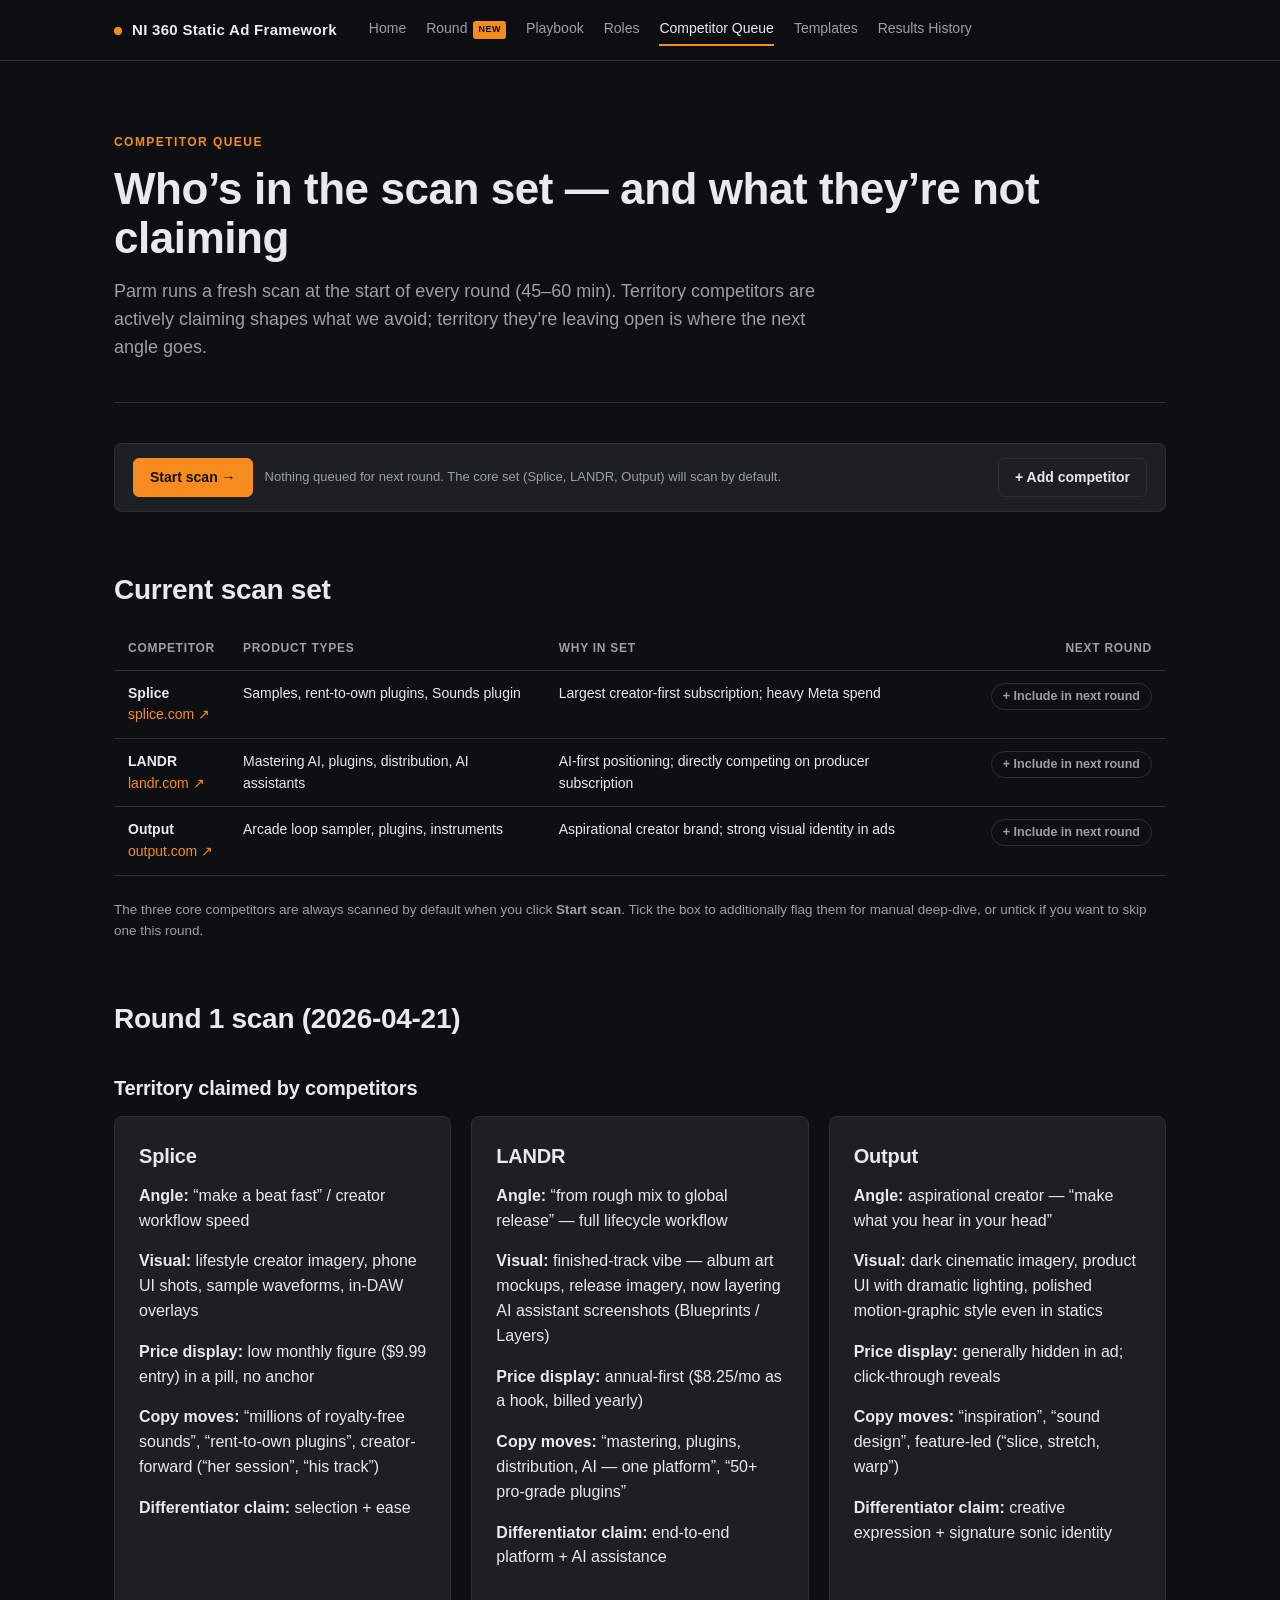
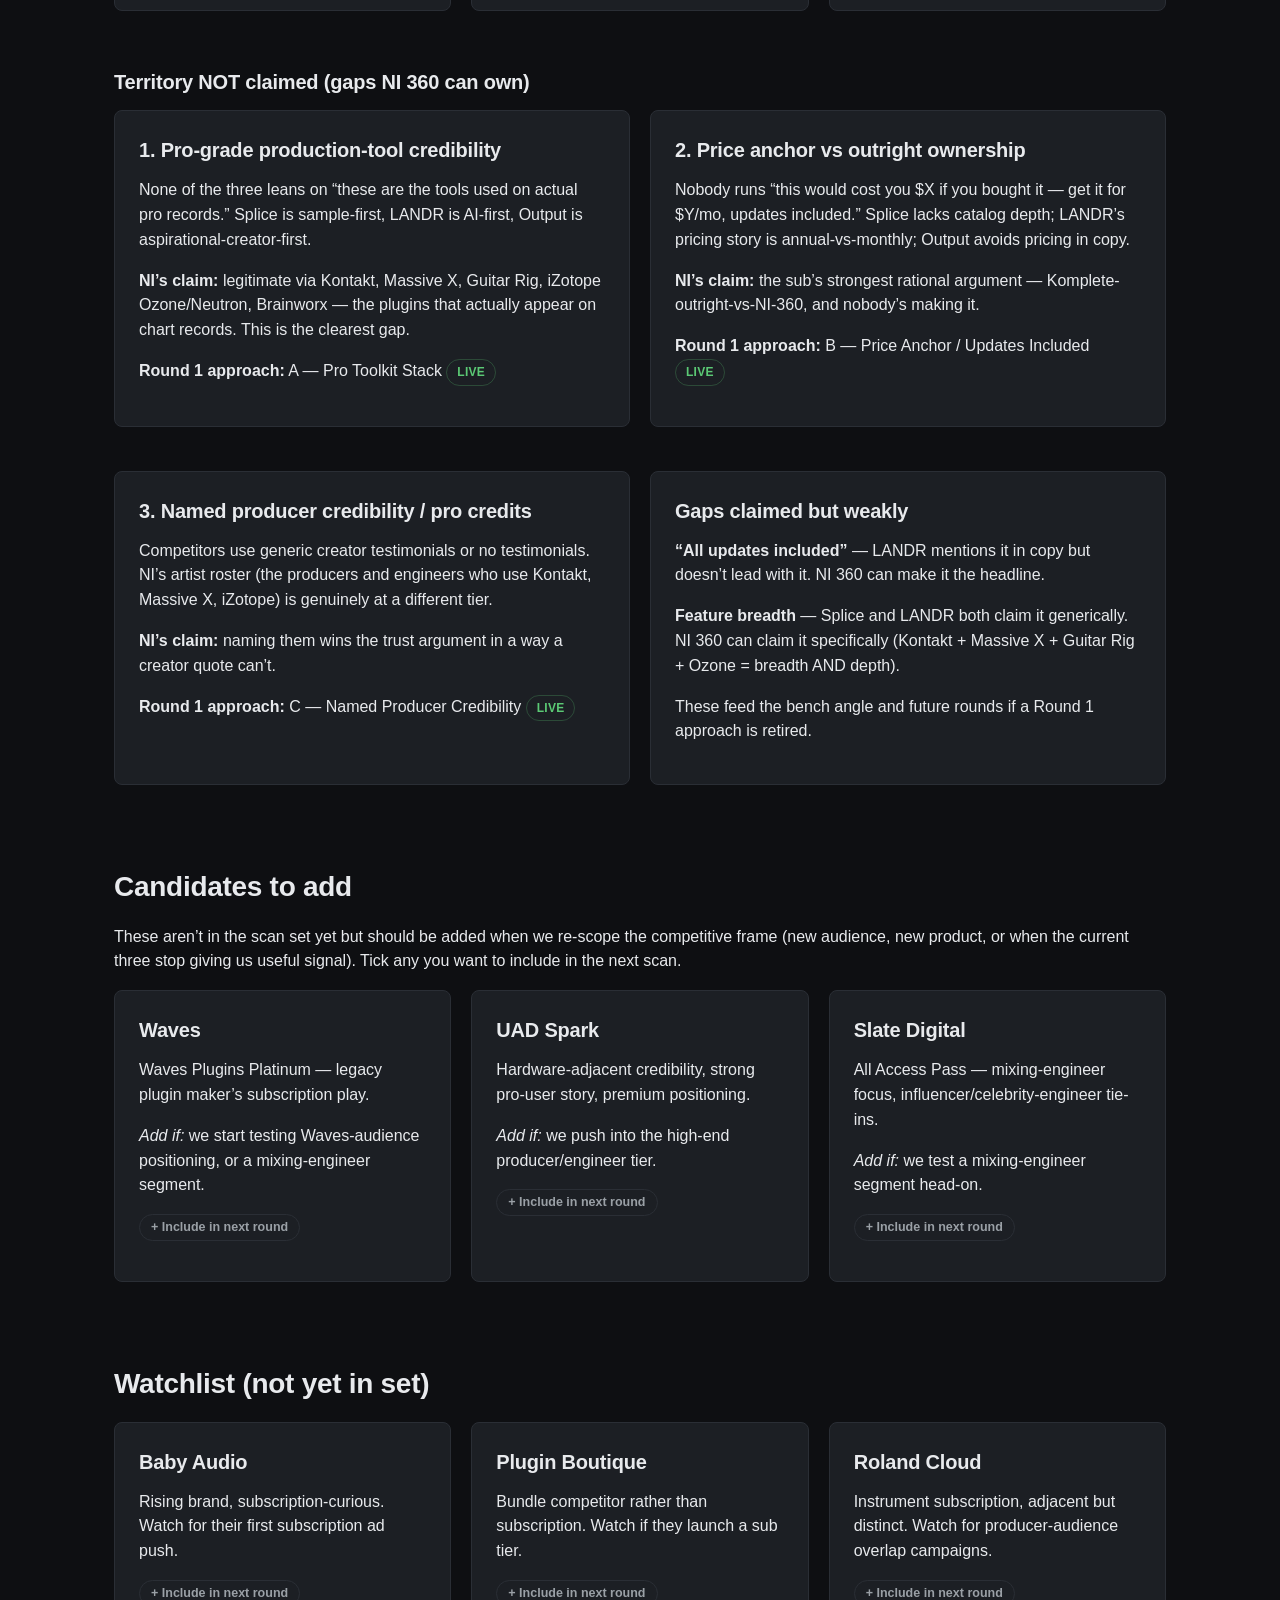
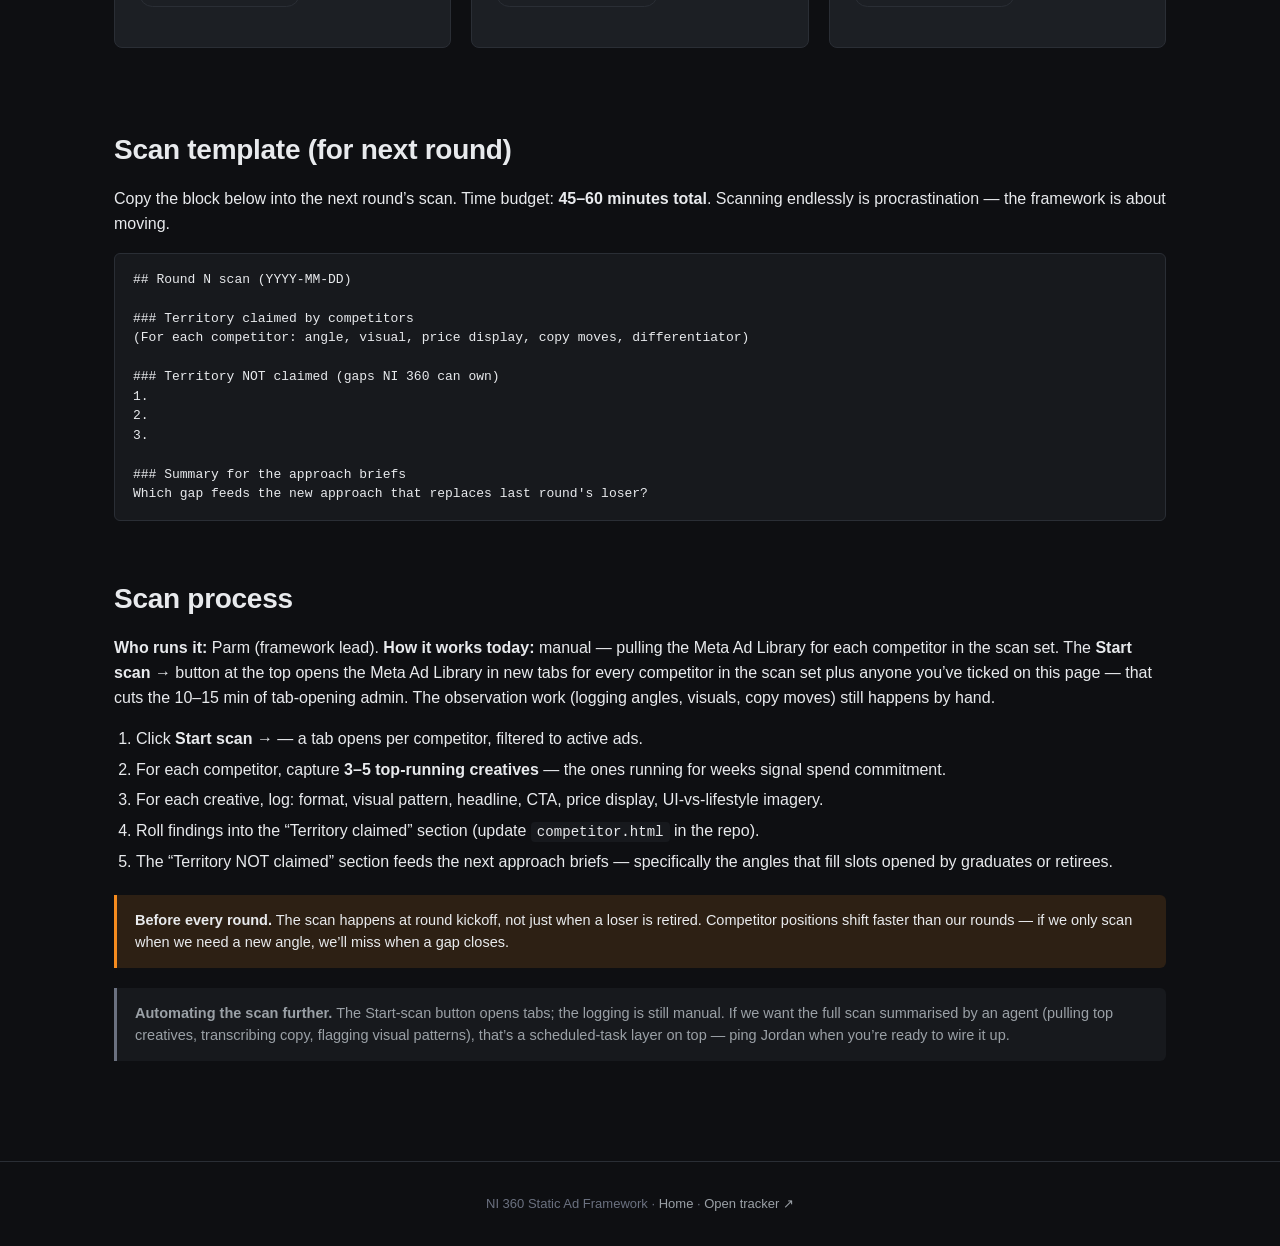
==== commit a56ac178: "Add Round runner tab — six-stage workflow consolidating select / scan / findings / briefs / previews" ====
--- a/competitor.html
+++ b/competitor.html
@@ -13,6 +13,7 @@
     <a class="brand" href="index.html"><span class="dot"></span>NI 360 Static Ad Framework</a>
     <nav>
       <a href="index.html">Home</a>
+      <a href="round.html">Round<span class="nav-new">New</span></a>
       <a href="playbook.html">Playbook</a>
       <a href="roles.html">Roles</a>
       <a href="competitor.html" class="active">Competitor Queue</a>
--- a/assets/style.css
+++ b/assets/style.css
@@ -489,6 +489,345 @@
 /* Competitor row tick cell */
 .tick-cell { width: 210px; text-align: right; }
 
+/* ============================================================
+   Round runner — six-stage workflow
+   ============================================================ */
+
+/* "New" badge on the nav link */
+.nav-new {
+  display: inline-block;
+  margin-left: 6px;
+  font-size: 9px;
+  font-weight: 700;
+  letter-spacing: 0.06em;
+  text-transform: uppercase;
+  color: var(--bg);
+  background: var(--accent);
+  padding: 2px 5px;
+  border-radius: 3px;
+  vertical-align: 1px;
+}
+
+/* Sticky stage strip — quick jump between stages */
+.stage-strip {
+  position: sticky;
+  top: 0;
+  z-index: 20;
+  background: rgba(14, 15, 18, 0.92);
+  backdrop-filter: blur(8px);
+  border-bottom: 1px solid var(--border);
+  margin: 0 -24px 32px;
+  padding: 12px 24px;
+  display: flex;
+  flex-wrap: wrap;
+  gap: 8px;
+  font-size: 13px;
+}
+.stage-strip a {
+  color: var(--text-muted);
+  text-decoration: none;
+  padding: 6px 12px;
+  border: 1px solid transparent;
+  border-radius: var(--radius-sm, 6px);
+  font-weight: 500;
+  white-space: nowrap;
+}
+.stage-strip a:hover { color: var(--text); border-color: var(--border); }
+.stage-strip a .num {
+  display: inline-block;
+  width: 18px; height: 18px;
+  line-height: 18px; text-align: center;
+  font-size: 10px; font-weight: 700;
+  background: var(--surface, #1a1d23);
+  color: var(--text);
+  border-radius: 50%;
+  margin-right: 8px;
+}
+
+/* Stage block */
+.stage {
+  margin: 56px 0;
+  scroll-margin-top: 80px;
+}
+.stage-header {
+  display: flex;
+  align-items: baseline;
+  gap: 14px;
+  margin-bottom: 20px;
+  padding-bottom: 14px;
+  border-bottom: 1px solid var(--border);
+}
+.stage-num {
+  font-family: var(--mono, ui-monospace, monospace);
+  font-size: 11px;
+  font-weight: 700;
+  letter-spacing: 0.08em;
+  color: var(--accent);
+  text-transform: uppercase;
+  white-space: nowrap;
+}
+.stage-header h2 { margin: 0; font-size: 24px; }
+.stage-header .sub {
+  margin-left: auto;
+  color: var(--text-muted);
+  font-size: 13px;
+}
+
+/* Stage 1 — competitor cards */
+.competitor-set {
+  display: grid;
+  grid-template-columns: repeat(3, 1fr);
+  gap: 16px;
+  margin-bottom: 16px;
+}
+.competitor-tile {
+  background: var(--bg-card);
+  border: 1px solid var(--border);
+  border-radius: var(--radius-sm, 8px);
+  padding: 18px 20px;
+}
+.competitor-tile h4 {
+  margin: 0 0 4px;
+  font-size: 16px;
+}
+.competitor-tile .meta {
+  font-size: 12px;
+  color: var(--text-muted);
+  margin: 0 0 8px;
+}
+.competitor-tile .gap {
+  font-size: 13px;
+  color: var(--text-muted);
+  margin: 0;
+}
+.queue-extras {
+  font-size: 13px;
+  color: var(--text-muted);
+  margin: 8px 0 16px;
+}
+.queue-extras strong { color: var(--text); }
+
+/* Stage 2 — scan launcher */
+.scan-launcher {
+  background: var(--bg-card);
+  border: 1px solid var(--border);
+  border-radius: var(--radius-sm, 8px);
+  padding: 24px;
+  display: flex;
+  align-items: center;
+  gap: 24px;
+  flex-wrap: wrap;
+}
+.scan-launcher .scan-meta {
+  flex: 1;
+  min-width: 240px;
+}
+.scan-launcher .scan-meta h4 { margin: 0 0 4px; font-size: 16px; }
+.scan-launcher .scan-meta p { margin: 0; font-size: 13px; color: var(--text-muted); line-height: 1.5; }
+.scan-launcher .last-scan {
+  font-size: 11px;
+  text-transform: uppercase;
+  letter-spacing: 0.06em;
+  color: var(--text-dim);
+  margin-top: 8px;
+}
+
+/* Stage 3 — territory map */
+.territory {
+  display: grid;
+  grid-template-columns: 1fr 1fr;
+  gap: 16px;
+}
+.territory .col {
+  background: var(--bg-card);
+  border: 1px solid var(--border);
+  border-radius: var(--radius-sm, 8px);
+  padding: 20px;
+}
+.territory .col.claimed { border-left: 3px solid var(--text-dim); }
+.territory .col.open    { border-left: 3px solid var(--accent); }
+.territory .col h4 {
+  font-size: 12px;
+  text-transform: uppercase;
+  letter-spacing: 0.08em;
+  color: var(--text-muted);
+  margin: 0 0 12px;
+}
+.territory .col h4 .count {
+  display: inline-block;
+  margin-left: 6px;
+  font-size: 10px;
+  background: var(--surface, #1a1d23);
+  padding: 1px 6px;
+  border-radius: 999px;
+  color: var(--text);
+}
+.territory ul {
+  margin: 0;
+  padding: 0;
+  list-style: none;
+}
+.territory li {
+  padding: 10px 0;
+  border-bottom: 1px solid var(--border);
+  font-size: 14px;
+  line-height: 1.5;
+}
+.territory li:last-child { border-bottom: none; }
+.territory li strong { color: var(--text); display: block; margin-bottom: 2px; }
+.territory li span { color: var(--text-muted); font-size: 13px; }
+@media (max-width: 760px) { .territory { grid-template-columns: 1fr; } }
+
+/* Stage 5 — preview status pills */
+.preview-status-row {
+  display: flex;
+  gap: 8px;
+  align-items: center;
+  flex-wrap: wrap;
+  margin: 12px 0 8px;
+}
+.preview-status-row .label {
+  font-size: 11px;
+  text-transform: uppercase;
+  letter-spacing: 0.08em;
+  color: var(--text-dim);
+  margin-right: 4px;
+}
+.status-pill {
+  background: transparent;
+  border: 1px solid var(--border);
+  color: var(--text-muted);
+  font: 500 12px var(--font, inherit);
+  padding: 6px 12px;
+  border-radius: 999px;
+  cursor: pointer;
+  transition: border-color 120ms, color 120ms, background 120ms;
+}
+.status-pill:hover { color: var(--text); border-color: var(--text-muted); }
+.status-pill.active.pending {
+  background: rgba(245, 166, 35, 0.12);
+  color: #f5a623;
+  border-color: #f5a623;
+}
+.status-pill.active.revisions {
+  background: rgba(220, 80, 80, 0.12);
+  color: #e36464;
+  border-color: #e36464;
+}
+.status-pill.active.ready {
+  background: rgba(76, 175, 80, 0.14);
+  color: #5fc46a;
+  border-color: #5fc46a;
+}
+.preview-edit-link {
+  margin-left: auto;
+  font-size: 12px;
+  color: var(--text-muted);
+}
+.preview-edit-link a { color: var(--accent); font-weight: 500; }
+
+/* Stage 6 — launch */
+.launch-summary {
+  background: var(--bg-card);
+  border: 1px solid var(--border);
+  border-radius: var(--radius-sm, 8px);
+  padding: 20px 24px;
+  margin-bottom: 20px;
+}
+.launch-summary .gate-line {
+  font-size: 14px;
+  color: var(--text);
+  margin: 0 0 6px;
+}
+.launch-summary .gate-line strong { color: var(--accent); }
+.launch-summary .gate-detail {
+  font-size: 12px;
+  color: var(--text-muted);
+  margin: 0;
+}
+.launch-checklist {
+  list-style: none;
+  padding: 0;
+  margin: 16px 0;
+}
+.launch-checklist li {
+  padding: 10px 0;
+  border-bottom: 1px solid var(--border);
+  font-size: 14px;
+  display: flex;
+  align-items: flex-start;
+  gap: 12px;
+  cursor: pointer;
+}
+.launch-checklist li:last-child { border-bottom: none; }
+.launch-checklist input[type="checkbox"] {
+  appearance: none;
+  width: 18px; height: 18px;
+  border: 1px solid var(--border);
+  border-radius: 4px;
+  margin: 1px 0 0;
+  flex-shrink: 0;
+  cursor: pointer;
+  position: relative;
+  background: transparent;
+}
+.launch-checklist input[type="checkbox"]:checked {
+  background: var(--accent);
+  border-color: var(--accent);
+}
+.launch-checklist input[type="checkbox"]:checked::after {
+  content: '✓';
+  position: absolute;
+  inset: 0;
+  display: flex;
+  align-items: center;
+  justify-content: center;
+  font-size: 12px;
+  color: var(--bg);
+  font-weight: 700;
+}
+.launch-checklist .item-content { flex: 1; }
+.launch-checklist .item-content strong { display: block; }
+.launch-checklist .item-content em {
+  display: block;
+  font-style: normal;
+  font-size: 12px;
+  color: var(--text-muted);
+  margin-top: 2px;
+}
+.launch-go {
+  background: var(--accent);
+  color: var(--bg);
+  border: none;
+  padding: 14px 28px;
+  border-radius: var(--radius-sm, 8px);
+  font: 600 15px var(--font, inherit);
+  cursor: pointer;
+  margin-top: 8px;
+}
+.launch-go:disabled {
+  background: var(--surface, #1a1d23);
+  color: var(--text-dim);
+  cursor: not-allowed;
+}
+.launch-confirm {
+  margin-top: 12px;
+  padding: 12px 16px;
+  background: rgba(76, 175, 80, 0.1);
+  border: 1px solid rgba(76, 175, 80, 0.4);
+  border-radius: var(--radius-sm, 8px);
+  color: #5fc46a;
+  font-size: 13px;
+  display: none;
+}
+.launch-confirm.shown { display: block; }
+
+@media (max-width: 760px) {
+  .competitor-set { grid-template-columns: 1fr; }
+  .stage-strip { font-size: 12px; }
+  .stage-strip a { padding: 6px 8px; }
+}
+
 /* Footer */
 footer.site {
   border-top: 1px solid var(--border);
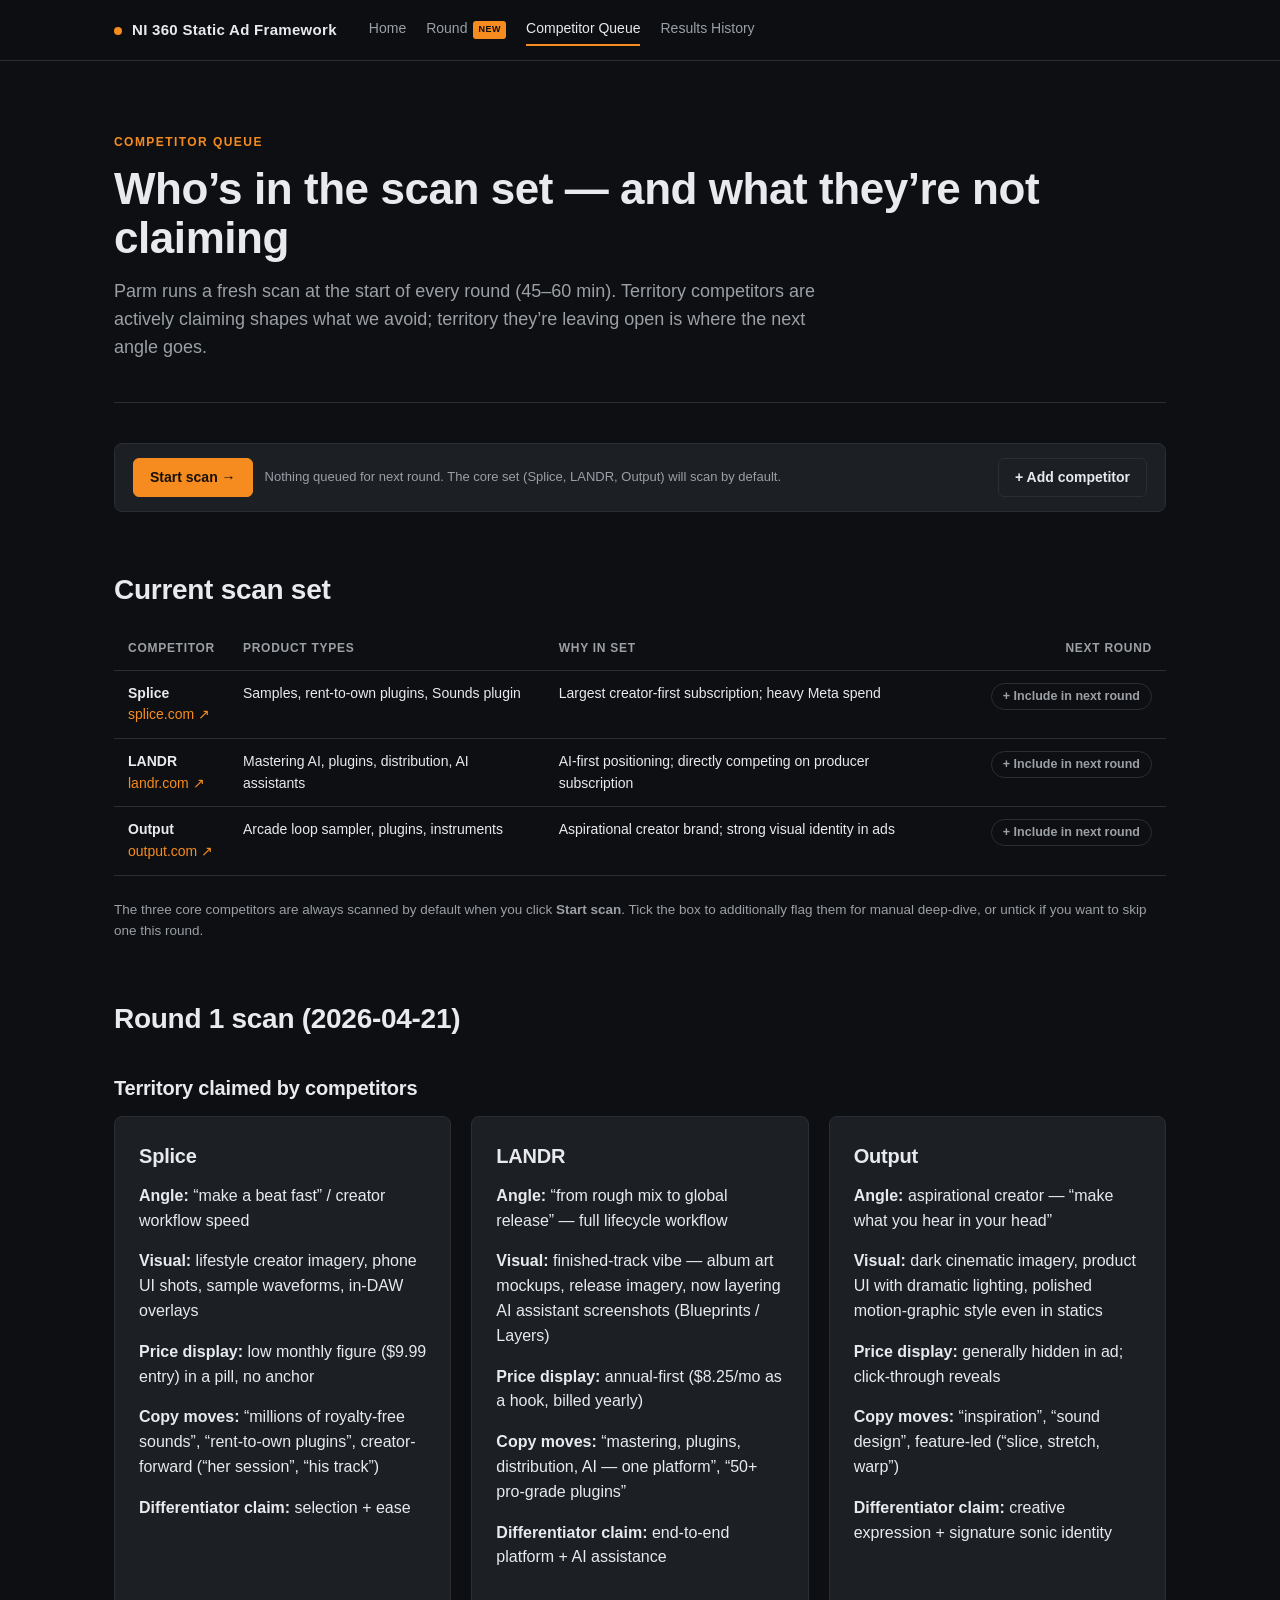
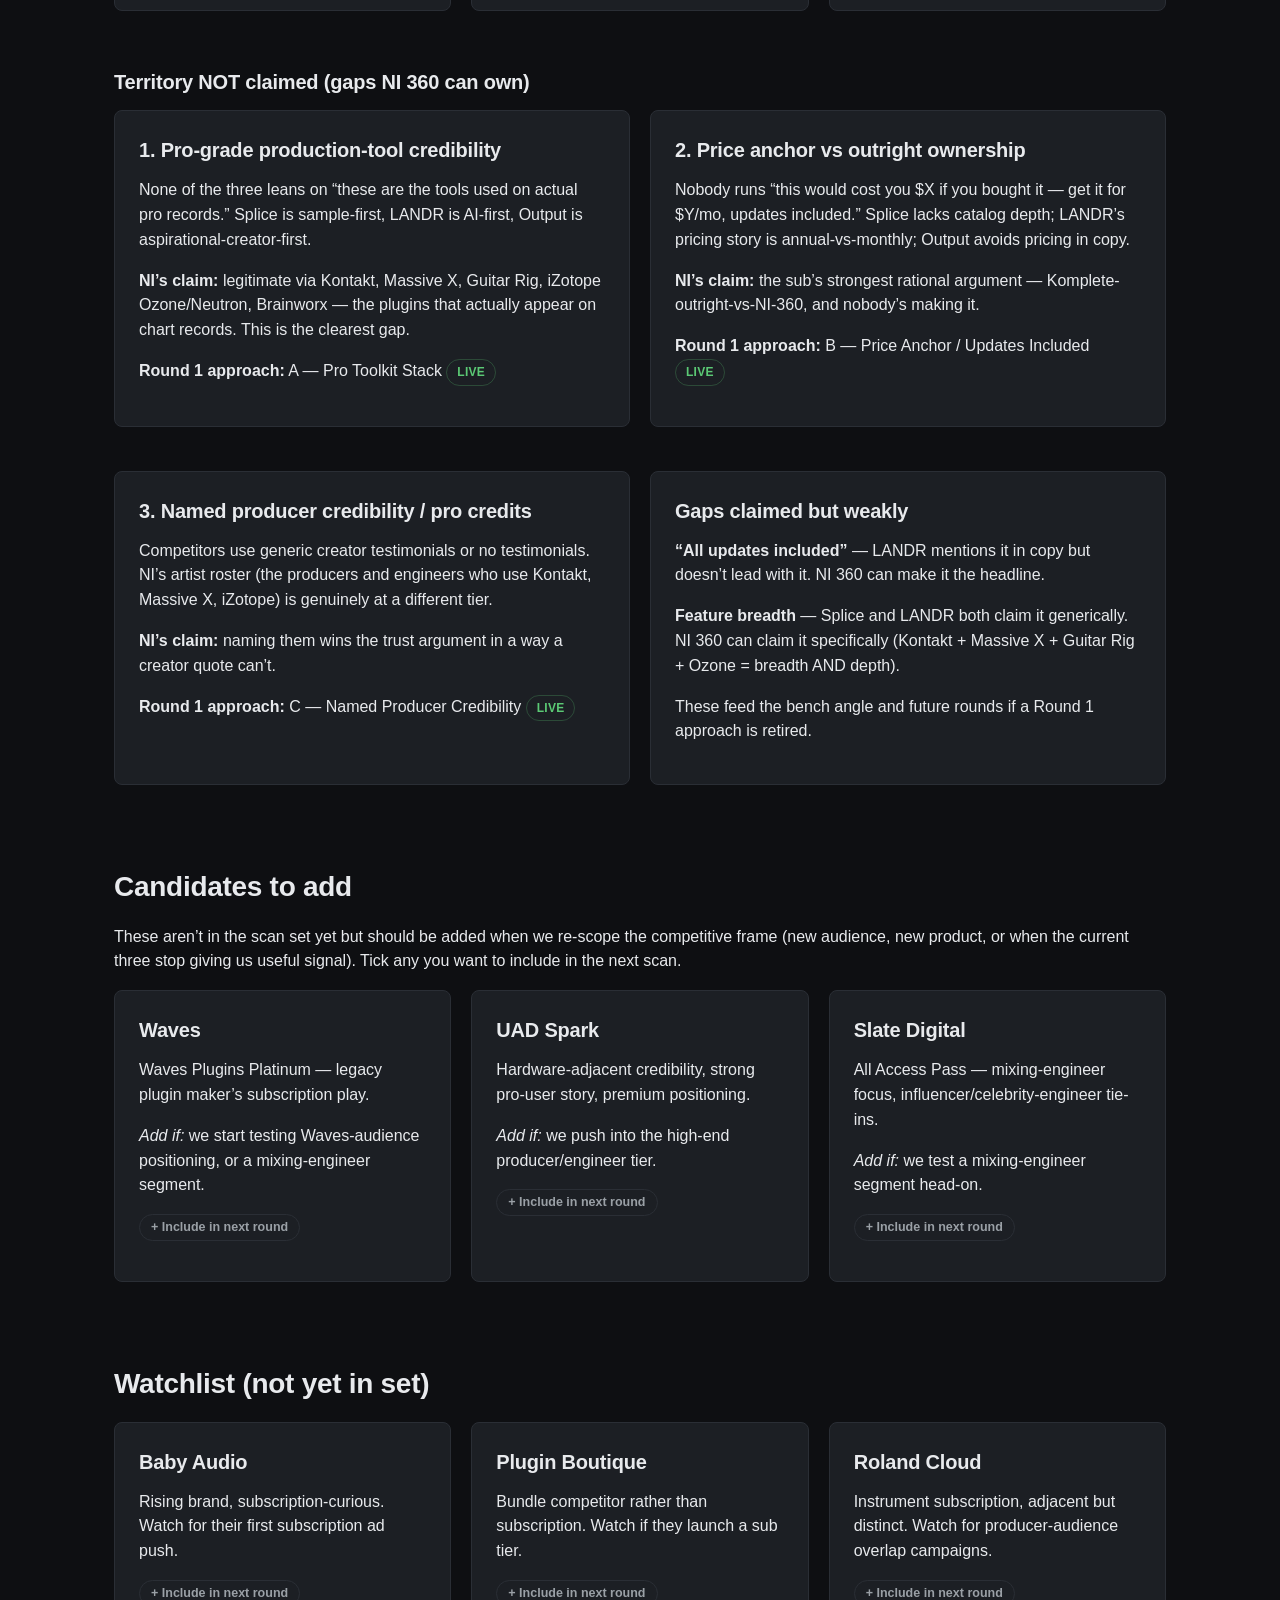
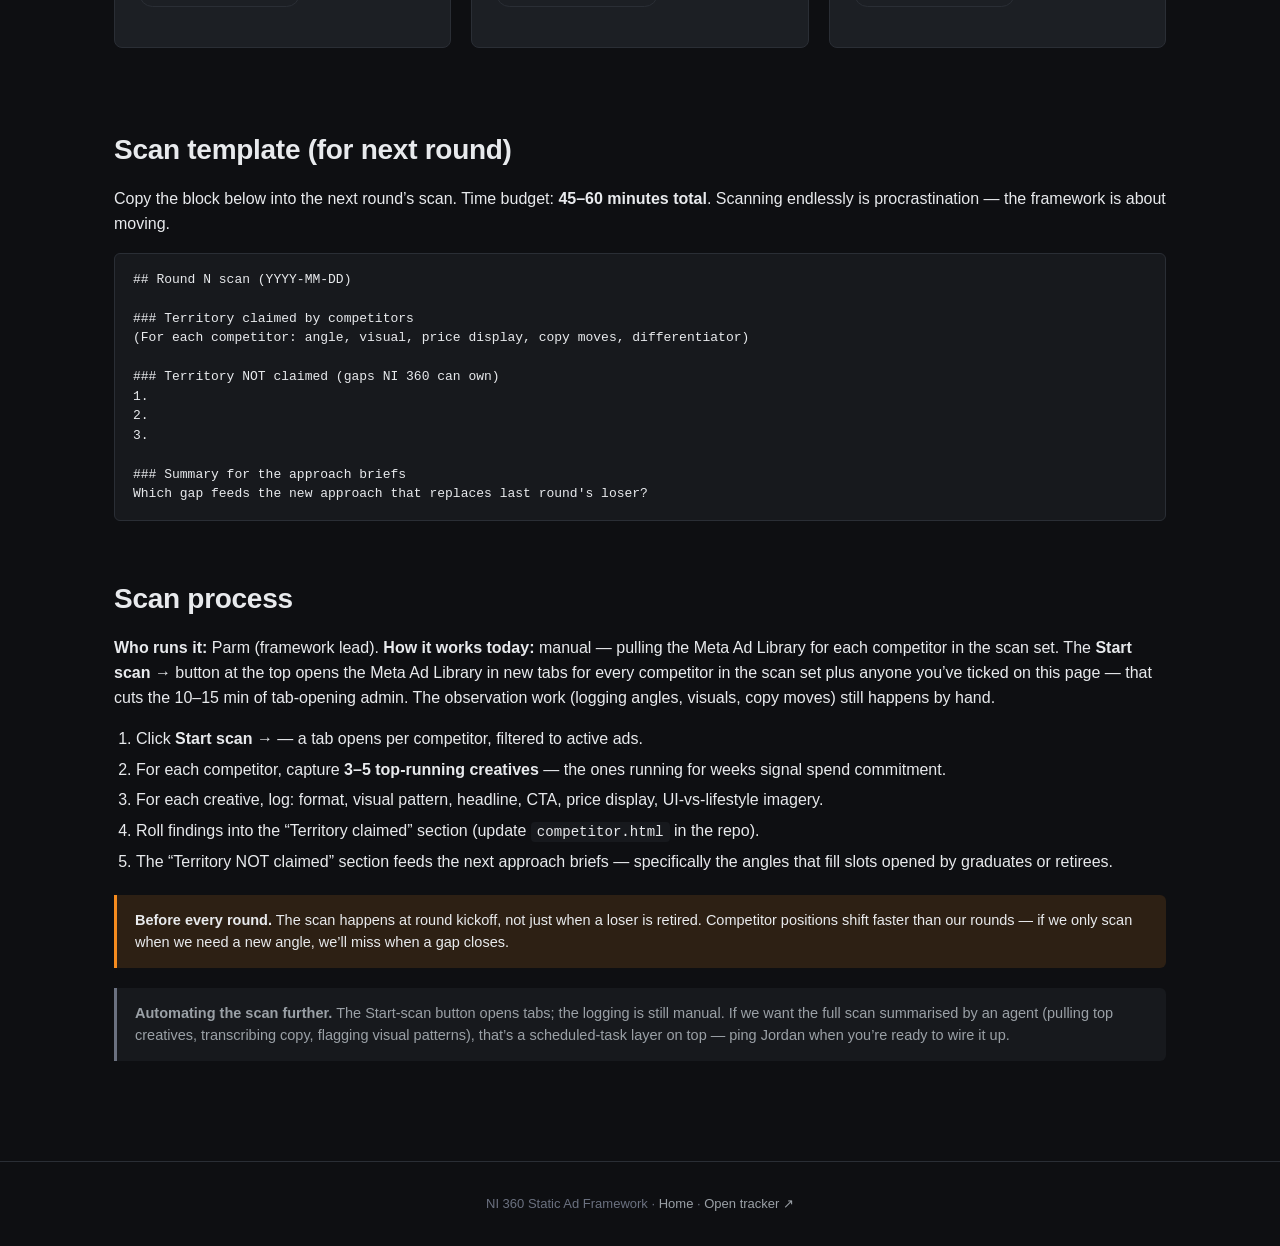
==== commit c1bb49ad: "Retire Playbook, Roles, Templates from nav; redirect home-page cards to Round runner" ====
--- a/competitor.html
+++ b/competitor.html
@@ -14,10 +14,7 @@
     <nav>
       <a href="index.html">Home</a>
       <a href="round.html">Round<span class="nav-new">New</span></a>
-      <a href="playbook.html">Playbook</a>
-      <a href="roles.html">Roles</a>
       <a href="competitor.html" class="active">Competitor Queue</a>
-      <a href="templates.html">Templates</a>
       <a href="results.html">Results History</a>
     </nav>
   </div>
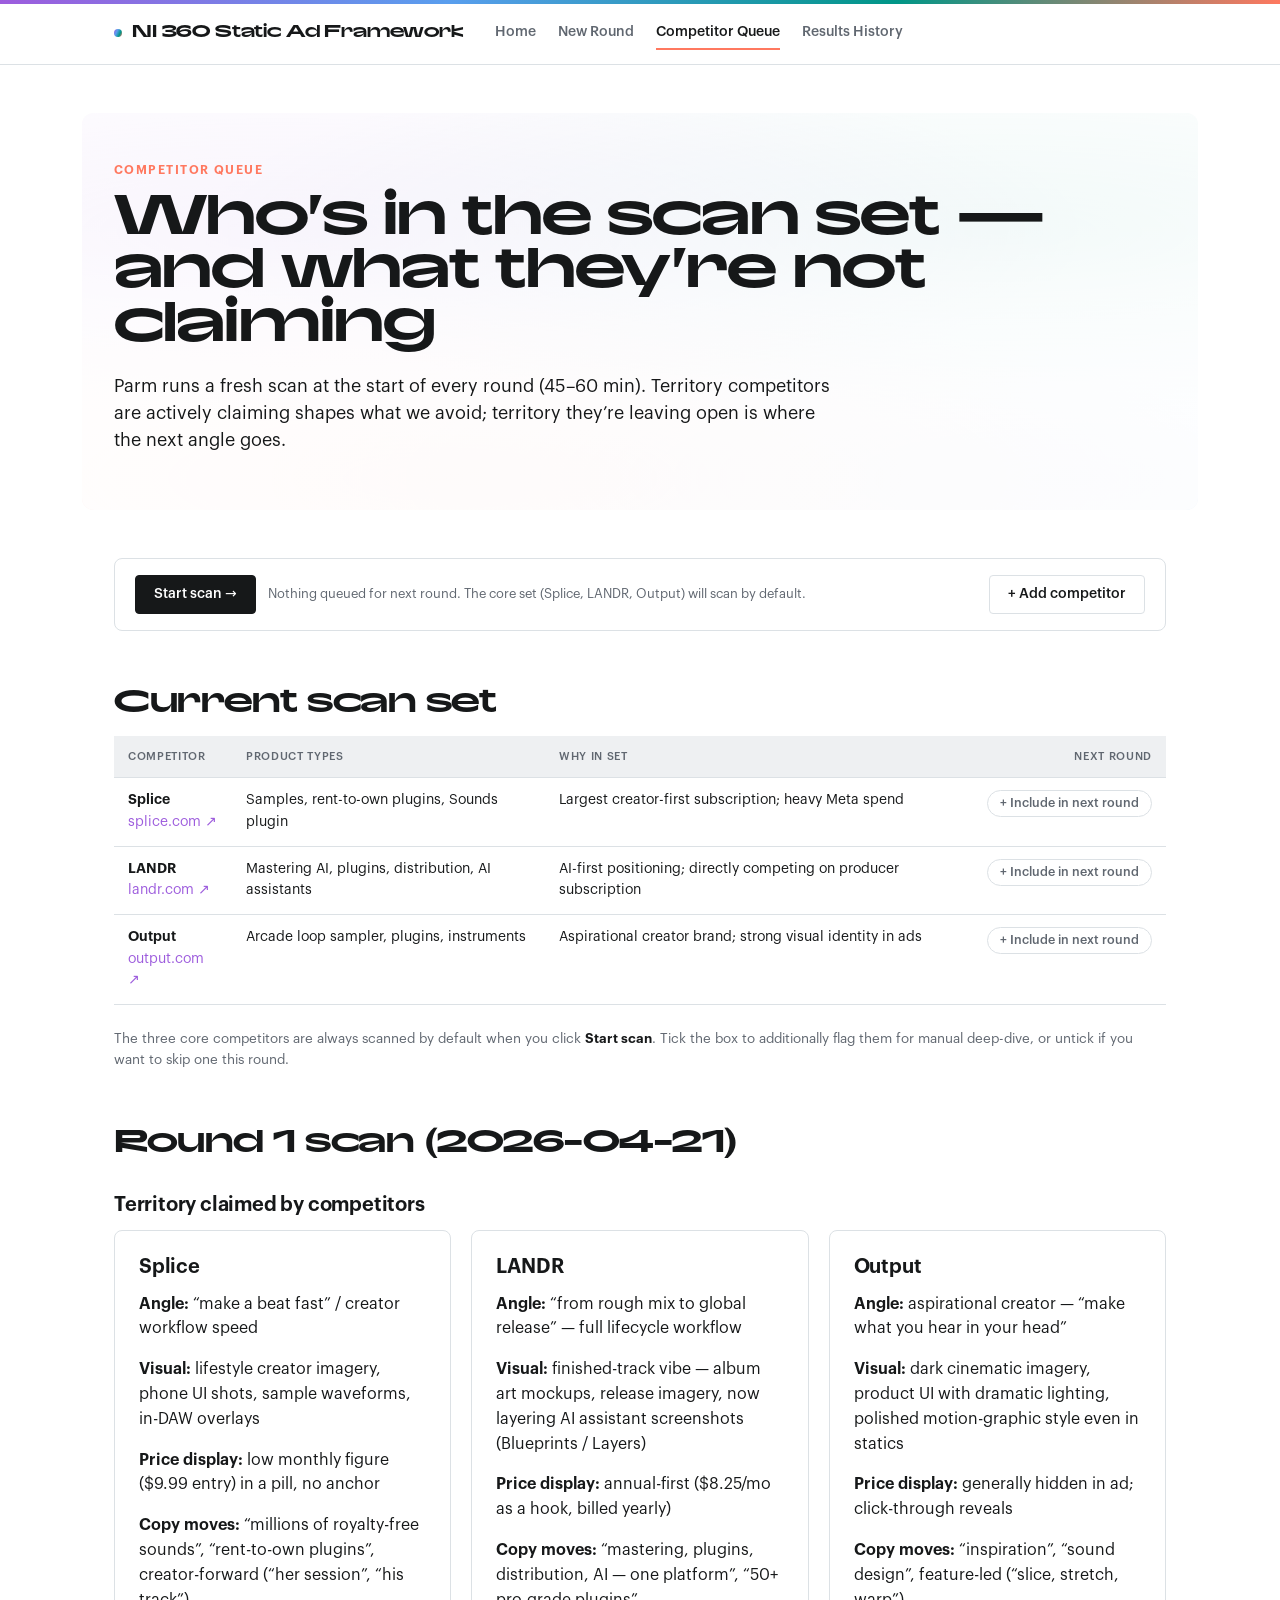
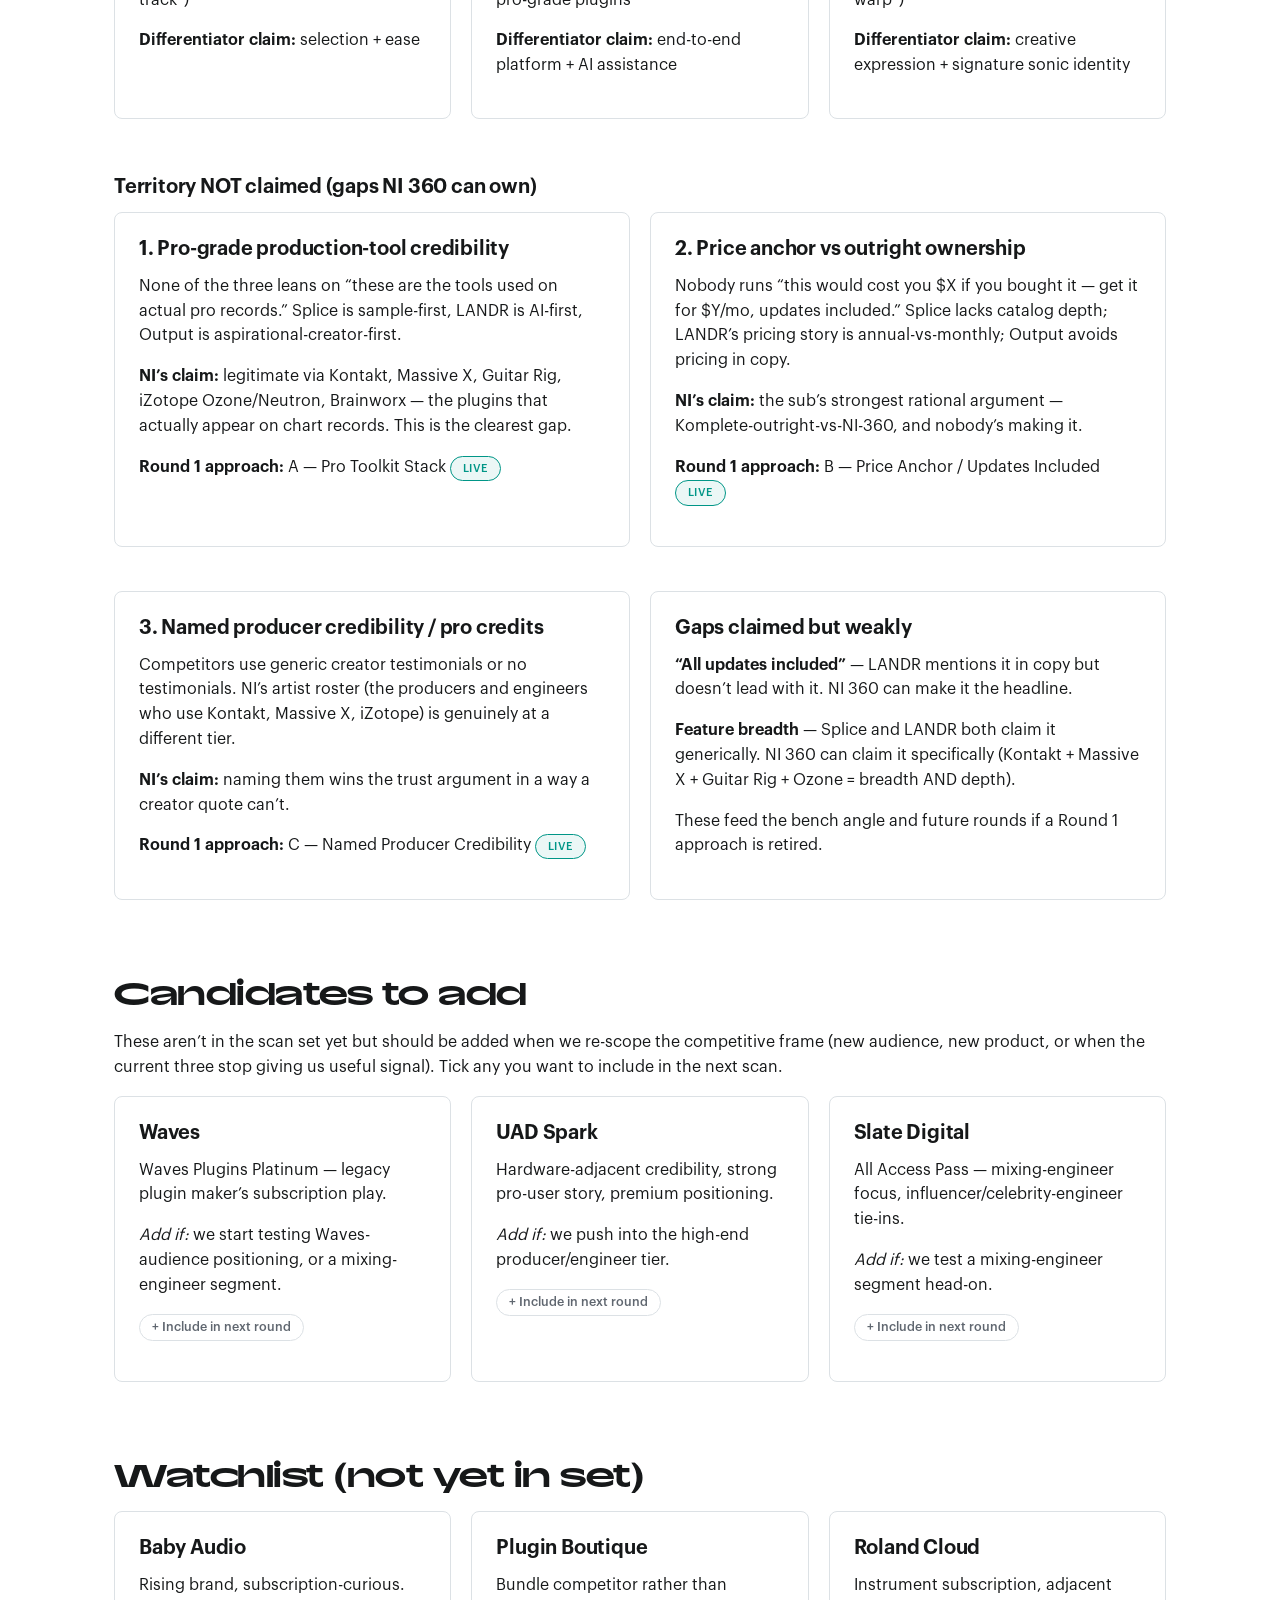
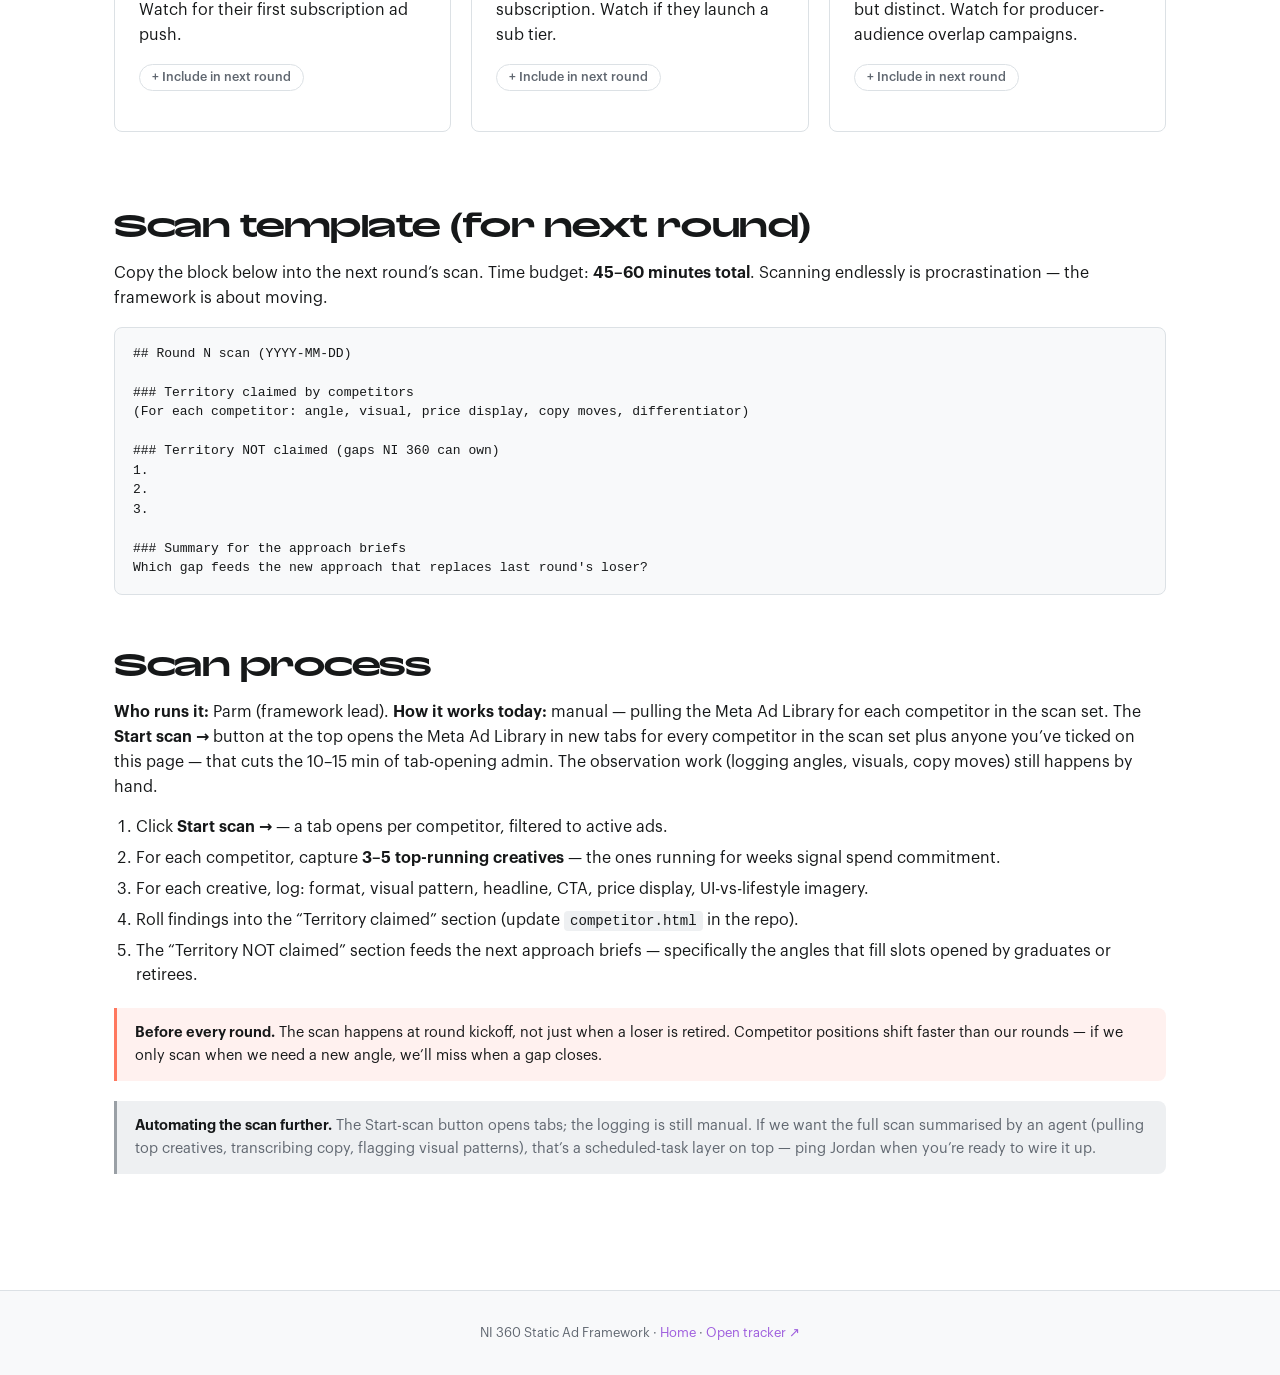
==== commit e9832edc: "Reskin site through NI 360 design system; rename Round → New Round; strip Round runner h1+lede" ====
--- a/competitor.html
+++ b/competitor.html
@@ -13,7 +13,7 @@
     <a class="brand" href="index.html"><span class="dot"></span>NI 360 Static Ad Framework</a>
     <nav>
       <a href="index.html">Home</a>
-      <a href="round.html">Round<span class="nav-new">New</span></a>
+      <a href="round.html">New Round</a>
       <a href="competitor.html" class="active">Competitor Queue</a>
       <a href="results.html">Results History</a>
     </nav>
--- a/assets/style.css
+++ b/assets/style.css
@@ -1,21 +1,103 @@
-/* NI 360 Static Ad Framework — site styles */
+/* ────────────────────────────────────────────────────────────────
+   NI 360 Static Ad Framework — site styles
+   Skinned through the 360 by Native Instruments design system:
+   warm-black + paper-white, NATIVE Pro Wide Ultra display,
+   Graphik body, the spectrum gradient as brand accent,
+   hairline borders (#DCE1E5), no shadows.
+   ──────────────────────────────────────────────────────────────── */
+
+/* ── Brand fonts ──────────────────────────────────────────────── */
+@font-face {
+  font-family: "NATIVE Pro Wide";
+  src: url("../design-system/fonts/NATIVEPro-WideUltra.otf") format("opentype");
+  font-weight: 900; font-style: normal; font-display: swap;
+}
+@font-face {
+  font-family: "NATIVE Pro Wide";
+  src: url("../design-system/fonts/NATIVEPro-WideRegular.otf") format("opentype");
+  font-weight: 400; font-style: normal; font-display: swap;
+}
+@font-face {
+  font-family: "NATIVE Pro";
+  src: url("../design-system/fonts/NATIVEPro-Ultra.otf") format("opentype");
+  font-weight: 900; font-style: normal; font-display: swap;
+}
+@font-face {
+  font-family: "Graphik";
+  src: url("../design-system/fonts/Graphik-Regular.otf") format("opentype");
+  font-weight: 400; font-style: normal; font-display: swap;
+}
+@font-face {
+  font-family: "Graphik";
+  src: url("../design-system/fonts/Graphik-Medium.otf") format("opentype");
+  font-weight: 500; font-style: normal; font-display: swap;
+}
+@font-face {
+  font-family: "Graphik";
+  src: url("../design-system/fonts/Graphik-Semibold.otf") format("opentype");
+  font-weight: 600; font-style: normal; font-display: swap;
+}
 
 :root {
-  --bg: #0e0f12;
-  --bg-raised: #17191d;
-  --bg-card: #1c1f24;
-  --border: #2a2e35;
-  --text: #e8eaed;
-  --text-muted: #9aa0a6;
-  --text-dim: #6b7180;
-  --accent: #f68c1f;   /* NI orange */
-  --accent-soft: #f68c1f22;
-  --good: #5bc975;
-  --warn: #f0c000;
-  --bad: #ef5350;
+  /* ── Surface tokens (light) ───────────────────────────────── */
+  --bg:           #FFFFFF;       /* paper-white page bg */
+  --bg-raised:   #F8F9FA;       /* slightly raised surface */
+  --bg-card:     #FFFFFF;       /* card bg */
+  --surface-2:   #EEF0F2;       /* subtle fill */
+  --border:      #DCE1E5;       /* canonical hairline */
+  --border-strong:#BEC3C9;
+
+  /* ── Ink tokens ───────────────────────────────────────────── */
+  --text:        #161819;       /* primary ink */
+  --text-muted:  #606770;       /* secondary */
+  --text-dim:    #9AA0A6;       /* tertiary */
+
+  /* ── 360 spectrum trio ───────────────────────────────────── */
+  --c360-coral:   #FF785F;
+  --c360-teal:    #009687;
+  --c360-violet:  #9D5CDD;
+  --c360-blue:    #599EEE;
+  --c360-pink:    #F95E73;
+
+  /* ── Semantic accents ────────────────────────────────────── */
+  --accent:       var(--c360-coral);     /* primary brand accent */
+  --accent-soft:  rgba(255, 120, 95, 0.10);
+  --good:         var(--c360-teal);
+  --warn:         #F5A623;
+  --bad:          var(--c360-pink);
+  --success:      #12B262;
+
+  /* ── Spectrum gradient ───────────────────────────────────── */
+  --grad-spectrum: linear-gradient(
+    115deg,
+    var(--c360-violet)   0%,
+    var(--c360-blue)    35%,
+    var(--c360-teal)    70%,
+    var(--c360-coral)  100%
+  );
+  --grad-spectrum-soft:
+    radial-gradient(120% 80% at 18% 30%, rgba(157, 92, 221, 0.18) 0%, transparent 60%),
+    radial-gradient(120% 80% at 82% 30%, rgba(0, 150, 135, 0.14) 0%, transparent 60%),
+    radial-gradient(120% 80% at 32% 92%, rgba(255, 120, 95, 0.18) 0%, transparent 60%),
+    radial-gradient(120% 80% at 88% 92%, rgba(89, 158, 238, 0.14) 0%, transparent 60%);
+
+  /* ── Type families ───────────────────────────────────────── */
+  --font-display: "NATIVE Pro Wide", "NATIVE Pro", "Arial Black", sans-serif;
+  --font-body:    "Graphik", "Inter", system-ui, -apple-system, "Helvetica Neue", Arial, sans-serif;
+  --font-mono:    "SF Mono", Monaco, Consolas, "Liberation Mono", monospace;
+
+  /* legacy aliases used by older blocks */
+  --font-sans: var(--font-body);
+  --font: var(--font-body);
+  --surface: var(--bg-raised);
+
+  /* ── Radii ───────────────────────────────────────────────── */
+  --radius-xs: 4px;
+  --radius-sm: 8px;
+  --radius-md: 12px;
+  --radius-pill: 999px;
+
   --max: 1100px;
-  --font-sans: -apple-system, BlinkMacSystemFont, "Segoe UI", Inter, Roboto, sans-serif;
-  --font-mono: "SF Mono", Monaco, Consolas, "Liberation Mono", monospace;
 }
 
 * { box-sizing: border-box; }
@@ -25,26 +107,35 @@
   padding: 0;
   background: var(--bg);
   color: var(--text);
-  font-family: var(--font-sans);
+  font-family: var(--font-body);
+  font-size: 16px;
   line-height: 1.55;
-  font-size: 16px;
   -webkit-font-smoothing: antialiased;
+  text-rendering: optimizeLegibility;
+}
+
+/* Spectrum accent bar at the very top of the page — brand signature */
+body::before {
+  content: '';
+  display: block;
+  height: 4px;
+  background: var(--grad-spectrum);
 }
 
 a {
-  color: var(--accent);
+  color: var(--c360-violet);
   text-decoration: none;
   border-bottom: 1px solid transparent;
-  transition: border-color 0.15s ease;
-}
-a:hover { border-bottom-color: var(--accent); }
-
-/* Header nav */
+  transition: border-color 120ms cubic-bezier(0.2, 0, 0, 1), color 120ms cubic-bezier(0.2, 0, 0, 1);
+}
+a:hover { border-bottom-color: var(--c360-violet); }
+
+/* ── Header nav ─────────────────────────────────────────────── */
 header.site {
   position: sticky;
   top: 0;
   z-index: 10;
-  background: rgba(14, 15, 18, 0.92);
+  background: rgba(255, 255, 255, 0.92);
   backdrop-filter: blur(8px);
   border-bottom: 1px solid var(--border);
 }
@@ -58,9 +149,10 @@
   flex-wrap: wrap;
 }
 header.site .brand {
-  font-weight: 700;
-  font-size: 15px;
-  letter-spacing: 0.02em;
+  font-family: var(--font-display);
+  font-weight: 900;
+  font-size: 16px;
+  letter-spacing: -0.01em;
   color: var(--text);
   border: none;
 }
@@ -68,14 +160,14 @@
   display: inline-block;
   width: 8px;
   height: 8px;
-  background: var(--accent);
+  background: var(--grad-spectrum);
   border-radius: 50%;
   margin-right: 10px;
   vertical-align: middle;
 }
 header.site nav {
   display: flex;
-  gap: 20px;
+  gap: 22px;
   flex-wrap: wrap;
   font-size: 14px;
 }
@@ -84,96 +176,133 @@
   border: none;
   padding: 4px 0;
   border-bottom: 2px solid transparent;
+  font-weight: 500;
 }
 header.site nav a:hover { color: var(--text); border-bottom-color: transparent; }
-header.site nav a.active { color: var(--text); border-bottom-color: var(--accent); }
-
-/* Main layout */
+header.site nav a.active {
+  color: var(--text);
+  border-bottom-color: var(--accent);
+}
+
+/* ── Main layout ────────────────────────────────────────────── */
 main {
   max-width: var(--max);
   margin: 0 auto;
-  padding: 48px 24px 80px;
-}
-
-/* Hero */
+  padding: 48px 24px 96px;
+}
+
+/* ── Hero ───────────────────────────────────────────────────── */
 .hero {
-  padding: 24px 0 40px;
-  border-bottom: 1px solid var(--border);
-  margin-bottom: 40px;
-}
+  position: relative;
+  padding: 48px 32px 56px;
+  margin: 0 -32px 48px;
+  border-radius: var(--radius-md);
+  background: var(--grad-spectrum-soft), var(--bg);
+  overflow: hidden;
+}
+.hero::before {
+  content: '';
+  position: absolute;
+  inset: 0;
+  background: linear-gradient(180deg, rgba(255,255,255,0.55) 0%, rgba(255,255,255,0.85) 70%);
+  pointer-events: none;
+}
+.hero > * { position: relative; }
 .hero .eyebrow {
+  font-family: var(--font-body);
   font-size: 12px;
   letter-spacing: 0.12em;
   text-transform: uppercase;
-  color: var(--accent);
+  color: var(--c360-coral);
   font-weight: 600;
   margin-bottom: 14px;
 }
 .hero h1 {
-  font-size: 44px;
-  line-height: 1.1;
-  margin: 0 0 16px;
-  font-weight: 700;
-  letter-spacing: -0.01em;
+  font-family: var(--font-display);
+  font-size: 56px;
+  line-height: 0.95;
+  margin: 0 0 20px;
+  font-weight: 900;
+  letter-spacing: -0.015em;
+  color: var(--text);
 }
 .hero p.lede {
+  font-family: var(--font-body);
   font-size: 18px;
-  color: var(--text-muted);
+  color: var(--text);
   max-width: 720px;
   margin: 0;
-}
-
-/* Typography */
-h1, h2, h3, h4 {
+  line-height: 1.5;
+}
+
+/* ── Typography ─────────────────────────────────────────────── */
+h1, h2, h3, h4, h5, h6 {
   color: var(--text);
   letter-spacing: -0.01em;
 }
+h1 {
+  font-family: var(--font-display);
+  font-weight: 900;
+  font-size: 40px;
+  line-height: 1.0;
+}
 h2 {
-  font-size: 28px;
+  font-family: var(--font-display);
+  font-weight: 900;
+  font-size: 32px;
+  line-height: 1.05;
   margin: 56px 0 16px;
-  font-weight: 700;
+  letter-spacing: -0.015em;
 }
 h2:first-child { margin-top: 0; }
 h3 {
+  font-family: var(--font-body);
   font-size: 20px;
   margin: 32px 0 12px;
   font-weight: 600;
+  line-height: 1.25;
 }
 h4 {
-  font-size: 16px;
+  font-family: var(--font-body);
+  font-size: 14px;
   margin: 24px 0 8px;
   font-weight: 600;
-  color: var(--accent);
-}
-p { margin: 0 0 16px; }
+  color: var(--text-muted);
+  text-transform: uppercase;
+  letter-spacing: 0.06em;
+}
+p { margin: 0 0 16px; line-height: 1.55; }
 ul, ol { padding-left: 22px; margin: 0 0 20px; }
 li { margin-bottom: 6px; }
+strong { font-weight: 600; color: var(--text); }
 hr { border: 0; border-top: 1px solid var(--border); margin: 48px 0; }
 
 code {
   font-family: var(--font-mono);
-  background: var(--bg-raised);
+  background: var(--surface-2);
   color: var(--text);
   padding: 2px 6px;
-  border-radius: 4px;
+  border-radius: var(--radius-xs);
   font-size: 0.88em;
 }
 pre {
   background: var(--bg-raised);
   border: 1px solid var(--border);
-  border-radius: 6px;
+  border-radius: var(--radius-sm);
   padding: 16px 18px;
   overflow-x: auto;
+  font-family: var(--font-mono);
   font-size: 13px;
   line-height: 1.5;
+  color: var(--text);
 }
 pre code { background: transparent; padding: 0; }
 
-/* Cards */
+/* ── Cards ──────────────────────────────────────────────────── */
 .card {
   background: var(--bg-card);
   border: 1px solid var(--border);
-  border-radius: 8px;
+  border-radius: var(--radius-sm);
   padding: 24px;
   margin-bottom: 24px;
 }
@@ -191,31 +320,36 @@
 }
 @media (max-width: 760px) {
   .grid-2, .grid-3 { grid-template-columns: 1fr; }
-  .hero h1 { font-size: 32px; }
-}
-
-/* Status pills */
+  .hero h1 { font-size: 36px; }
+  .hero { padding: 32px 24px; margin: 0 -8px 32px; }
+}
+
+/* ── Status pills ───────────────────────────────────────────── */
 .pill {
   display: inline-block;
-  padding: 3px 10px;
-  border-radius: 999px;
-  font-size: 12px;
-  font-weight: 600;
-  letter-spacing: 0.02em;
-  text-transform: uppercase;
-  border: 1px solid transparent;
-}
-.pill-live { background: var(--good)20; color: var(--good); border-color: #5bc97540; }
-.pill-watch { background: var(--warn)20; color: var(--warn); border-color: #f0c00040; }
-.pill-retired { background: var(--bad)20; color: var(--bad); border-color: #ef535040; }
-.pill-bench { background: var(--text-dim)20; color: var(--text-muted); border-color: #6b718040; }
-
-/* Tables */
+  padding: 3px 12px;
+  border-radius: var(--radius-pill);
+  font-family: var(--font-body);
+  font-size: 11px;
+  font-weight: 500;
+  letter-spacing: 0.04em;
+  text-transform: uppercase;
+  border: 1px solid var(--border);
+  background: var(--bg);
+  color: var(--text-muted);
+}
+.pill-live    { color: var(--good);  border-color: var(--good);  background: rgba(0, 150, 135, 0.08); }
+.pill-watch   { color: var(--warn);  border-color: var(--warn);  background: rgba(245, 166, 35, 0.10); }
+.pill-retired { color: var(--bad);   border-color: var(--bad);   background: rgba(249, 94, 115, 0.08); }
+.pill-bench   { color: var(--text-muted); border-color: var(--border); background: var(--surface-2); }
+
+/* ── Tables ─────────────────────────────────────────────────── */
 table {
   width: 100%;
   border-collapse: collapse;
   margin: 16px 0 24px;
   font-size: 14px;
+  font-family: var(--font-body);
 }
 th, td {
   text-align: left;
@@ -224,37 +358,39 @@
   vertical-align: top;
 }
 th {
-  font-weight: 600;
-  color: var(--text-muted);
-  font-size: 12px;
+  font-weight: 500;
+  color: var(--text-muted);
+  font-size: 11px;
   text-transform: uppercase;
   letter-spacing: 0.06em;
+  background: var(--surface-2);
 }
 tbody tr:hover { background: var(--bg-raised); }
 td code { font-size: 0.82em; }
 
-/* Callouts */
+/* ── Callouts ───────────────────────────────────────────────── */
 .callout {
   background: var(--accent-soft);
   border-left: 3px solid var(--accent);
   padding: 14px 18px;
   margin: 20px 0;
-  border-radius: 0 6px 6px 0;
+  border-radius: 0 var(--radius-sm) var(--radius-sm) 0;
   font-size: 14.5px;
+  color: var(--text);
 }
 .callout.dim {
-  background: var(--bg-raised);
+  background: var(--surface-2);
   border-left-color: var(--text-dim);
   color: var(--text-muted);
 }
 
-/* Tracker iframe wrapper */
+/* ── Tracker iframe wrapper ─────────────────────────────────── */
 .tracker-frame {
   width: 100%;
   height: 700px;
   border: 1px solid var(--border);
-  border-radius: 8px;
-  background: var(--bg-raised);
+  border-radius: var(--radius-sm);
+  background: var(--bg);
   margin: 16px 0 8px;
 }
 .tracker-links {
@@ -262,9 +398,9 @@
   color: var(--text-muted);
   margin-bottom: 32px;
 }
-.tracker-links a { margin-right: 16px; }
-
-/* KPI block */
+.tracker-links a { margin-right: 16px; font-weight: 500; }
+
+/* ── KPI block ──────────────────────────────────────────────── */
 .kpis {
   display: grid;
   grid-template-columns: repeat(4, 1fr);
@@ -274,65 +410,77 @@
 .kpi {
   background: var(--bg-card);
   border: 1px solid var(--border);
-  border-radius: 8px;
-  padding: 16px 18px;
+  border-radius: var(--radius-sm);
+  padding: 18px 20px;
 }
 .kpi .label {
+  font-family: var(--font-body);
   font-size: 11px;
   letter-spacing: 0.08em;
   text-transform: uppercase;
   color: var(--text-muted);
-  margin-bottom: 6px;
+  font-weight: 500;
+  margin-bottom: 8px;
 }
 .kpi .value {
-  font-size: 22px;
-  font-weight: 700;
-  color: var(--text);
-}
-.kpi .value.accent { color: var(--accent); }
+  font-family: var(--font-display);
+  font-size: 28px;
+  font-weight: 900;
+  color: var(--text);
+  letter-spacing: -0.015em;
+  line-height: 1;
+}
+.kpi .value.accent { color: var(--c360-coral); }
 @media (max-width: 760px) {
   .kpis { grid-template-columns: repeat(2, 1fr); }
 }
 
-/* Buttons (general) */
+/* ── Buttons ────────────────────────────────────────────────── */
 .btn {
   display: inline-block;
-  font-family: var(--font-sans);
+  font-family: var(--font-body);
   font-size: 14px;
-  font-weight: 600;
-  padding: 10px 16px;
-  border-radius: 6px;
+  font-weight: 500;
+  padding: 10px 18px;
+  border-radius: var(--radius-xs);
   border: 1px solid var(--border);
   background: var(--bg-card);
   color: var(--text);
   cursor: pointer;
-  transition: background 0.15s ease, border-color 0.15s ease, color 0.15s ease;
+  transition: background 120ms cubic-bezier(0.2,0,0,1),
+              border-color 120ms cubic-bezier(0.2,0,0,1),
+              color 120ms cubic-bezier(0.2,0,0,1);
   line-height: 1.2;
-}
-.btn:hover { background: var(--bg-raised); border-color: var(--accent); }
+  text-decoration: none;
+}
+.btn:hover { background: var(--surface-2); border-color: var(--text-muted); }
 .btn-primary {
-  background: var(--accent);
-  color: #15110a;
-  border-color: var(--accent);
-}
-.btn-primary:hover { background: #ffa02e; color: #15110a; border-color: #ffa02e; }
+  background: var(--text);          /* black, on light */
+  color: var(--bg);                  /* white text */
+  border-color: var(--text);
+}
+.btn-primary:hover {
+  background: #2A2D31;
+  color: var(--bg);
+  border-color: #2A2D31;
+}
 .btn-ghost {
   background: transparent;
   color: var(--text-muted);
   border-color: var(--border);
 }
-.btn-ghost:hover { color: var(--text); }
-
-/* Scan controls bar */
+.btn-ghost:hover { color: var(--text); border-color: var(--text); }
+
+/* ── Scan controls bar ──────────────────────────────────────── */
 .scan-controls {
   display: flex;
   align-items: center;
   gap: 12px;
   flex-wrap: wrap;
-  padding: 14px 18px;
-  background: var(--bg-card);
-  border: 1px solid var(--border);
-  border-radius: 8px;
+  padding: 16px 20px;
+  background: var(--bg-card);
+  border: 1px solid var(--border);
+  border-radius: var(--radius-sm);
   margin: 16px 0 28px;
 }
 .scan-controls #queue-summary {
@@ -343,38 +491,38 @@
 }
 .scan-controls #queue-summary strong { color: var(--text); }
 
-/* Tick / queue toggle button */
+/* ── Tick / queue toggle button ─────────────────────────────── */
 .tick-btn {
   display: inline-flex;
   align-items: center;
   gap: 6px;
-  font-family: var(--font-sans);
+  font-family: var(--font-body);
   font-size: 12.5px;
-  font-weight: 600;
-  padding: 5px 11px;
-  border-radius: 999px;
-  border: 1px solid var(--border);
-  background: transparent;
+  font-weight: 500;
+  padding: 5px 12px;
+  border-radius: var(--radius-pill);
+  border: 1px solid var(--border);
+  background: var(--bg-card);
   color: var(--text-muted);
   cursor: pointer;
-  transition: all 0.15s ease;
+  transition: all 120ms cubic-bezier(0.2,0,0,1);
   line-height: 1.2;
   white-space: nowrap;
 }
-.tick-btn:hover { color: var(--text); border-color: var(--accent); }
+.tick-btn:hover { color: var(--text); border-color: var(--text); }
 .tick-btn.ticked {
-  background: var(--accent-soft);
-  color: var(--accent);
-  border-color: var(--accent);
-}
-.tick-btn.ticked:hover { background: transparent; color: var(--text-muted); border-color: var(--border); }
-
-/* Add competitor form */
+  background: rgba(0, 150, 135, 0.10);
+  color: var(--c360-teal);
+  border-color: var(--c360-teal);
+}
+.tick-btn.ticked:hover { background: var(--bg-card); color: var(--text-muted); border-color: var(--border); }
+
+/* ── Add competitor form ────────────────────────────────────── */
 .add-form {
   display: none;
   background: var(--bg-card);
-  border: 1px solid var(--accent);
-  border-radius: 8px;
+  border: 1px solid var(--c360-coral);
+  border-radius: var(--radius-sm);
   padding: 20px 24px;
   margin: 0 0 28px;
 }
@@ -382,25 +530,27 @@
 .add-form h3 { margin-top: 0; }
 .add-form label {
   display: block;
-  font-size: 12px;
+  font-family: var(--font-body);
+  font-size: 11px;
   color: var(--text-muted);
   text-transform: uppercase;
   letter-spacing: 0.06em;
+  font-weight: 500;
   margin: 14px 0 6px;
 }
 .add-form input, .add-form textarea {
   width: 100%;
-  padding: 9px 12px;
-  font-family: var(--font-sans);
+  padding: 10px 12px;
+  font-family: var(--font-body);
   font-size: 14px;
-  background: var(--bg-raised);
-  border: 1px solid var(--border);
-  border-radius: 6px;
+  background: var(--bg);
+  border: 1px solid var(--border);
+  border-radius: var(--radius-xs);
   color: var(--text);
 }
 .add-form input:focus, .add-form textarea:focus {
   outline: none;
-  border-color: var(--accent);
+  border-color: var(--text);
 }
 .form-actions {
   display: flex;
@@ -408,25 +558,25 @@
   margin-top: 18px;
 }
 
-/* Added-this-session stack */
+/* ── Added-this-session stack ───────────────────────────────── */
 #added-competitors { margin-top: 28px; }
-#added-competitors .card { border-color: var(--accent); }
-
-/* Template preview iframes */
+#added-competitors .card { border-color: var(--c360-coral); }
+
+/* ── Template preview iframes ───────────────────────────────── */
 .template-preview-block {
   margin: 24px 0 36px;
   padding: 20px;
   background: var(--bg-card);
   border: 1px solid var(--border);
-  border-radius: 8px;
+  border-radius: var(--radius-sm);
 }
 .template-preview-block h3 { margin-top: 0; }
 .template-preview {
   width: 100%;
   height: 720px;
   border: 1px solid var(--border);
-  border-radius: 8px;
-  background: #fff;
+  border-radius: var(--radius-sm);
+  background: var(--bg);
   margin: 12px 0 8px;
 }
 .template-preview-meta {
@@ -436,9 +586,9 @@
   font-size: 13px;
   color: var(--text-muted);
 }
-.template-preview-meta a { font-weight: 600; }
-
-/* Drive link grid */
+.template-preview-meta a { font-weight: 500; }
+
+/* ── Drive link grid ────────────────────────────────────────── */
 .drive-links {
   display: grid;
   grid-template-columns: repeat(2, 1fr);
@@ -450,18 +600,21 @@
   padding: 18px 20px;
   background: var(--bg-card);
   border: 1px solid var(--border);
-  border-radius: 8px;
+  border-radius: var(--radius-sm);
   font-size: 14px;
   color: var(--text);
   text-decoration: none;
-}
-.drive-links a:hover { border-color: var(--accent); }
+  border-bottom: 1px solid var(--border);
+}
+.drive-links a:hover { border-color: var(--text); }
 .drive-links a .label {
   display: block;
+  font-family: var(--font-body);
   font-size: 11px;
   letter-spacing: 0.08em;
   text-transform: uppercase;
   color: var(--text-muted);
+  font-weight: 500;
   margin-bottom: 6px;
 }
 .drive-links a strong {
@@ -469,6 +622,7 @@
   color: var(--text);
   font-size: 15px;
   margin-bottom: 6px;
+  font-weight: 600;
 }
 .drive-links a p {
   margin: 0 0 8px;
@@ -478,33 +632,34 @@
 }
 .drive-links a .drive-placeholder {
   display: inline-block;
-  color: var(--warn, #f5a623);
+  color: var(--warn);
   font-size: 12px;
-  font-weight: 600;
+  font-weight: 500;
 }
 @media (max-width: 760px) {
   .drive-links { grid-template-columns: 1fr; }
 }
 
-/* Competitor row tick cell */
+/* ── Competitor row tick cell ───────────────────────────────── */
 .tick-cell { width: 210px; text-align: right; }
 
 /* ============================================================
    Round runner — six-stage workflow
    ============================================================ */
 
-/* "New" badge on the nav link */
+/* "New" badge (legacy — now only on home page card if anywhere) */
 .nav-new {
   display: inline-block;
   margin-left: 6px;
+  font-family: var(--font-body);
   font-size: 9px;
-  font-weight: 700;
-  letter-spacing: 0.06em;
+  font-weight: 600;
+  letter-spacing: 0.08em;
   text-transform: uppercase;
   color: var(--bg);
-  background: var(--accent);
-  padding: 2px 5px;
-  border-radius: 3px;
+  background: var(--c360-coral);
+  padding: 2px 6px;
+  border-radius: var(--radius-xs);
   vertical-align: 1px;
 }
 
@@ -513,11 +668,11 @@
   position: sticky;
   top: 0;
   z-index: 20;
-  background: rgba(14, 15, 18, 0.92);
+  background: rgba(255, 255, 255, 0.94);
   backdrop-filter: blur(8px);
   border-bottom: 1px solid var(--border);
   margin: 0 -24px 32px;
-  padding: 12px 24px;
+  padding: 14px 24px;
   display: flex;
   flex-wrap: wrap;
   gap: 8px;
@@ -528,7 +683,7 @@
   text-decoration: none;
   padding: 6px 12px;
   border: 1px solid transparent;
-  border-radius: var(--radius-sm, 6px);
+  border-radius: var(--radius-xs);
   font-weight: 500;
   white-space: nowrap;
 }
@@ -537,8 +692,9 @@
   display: inline-block;
   width: 18px; height: 18px;
   line-height: 18px; text-align: center;
-  font-size: 10px; font-weight: 700;
-  background: var(--surface, #1a1d23);
+  font-family: var(--font-body);
+  font-size: 10px; font-weight: 600;
+  background: var(--surface-2);
   color: var(--text);
   border-radius: 50%;
   margin-right: 8px;
@@ -547,7 +703,7 @@
 /* Stage block */
 .stage {
   margin: 56px 0;
-  scroll-margin-top: 80px;
+  scroll-margin-top: 96px;
 }
 .stage-header {
   display: flex;
@@ -558,15 +714,19 @@
   border-bottom: 1px solid var(--border);
 }
 .stage-num {
-  font-family: var(--mono, ui-monospace, monospace);
+  font-family: var(--font-mono);
   font-size: 11px;
-  font-weight: 700;
+  font-weight: 600;
   letter-spacing: 0.08em;
-  color: var(--accent);
+  color: var(--c360-coral);
   text-transform: uppercase;
   white-space: nowrap;
 }
-.stage-header h2 { margin: 0; font-size: 24px; }
+.stage-header h2 {
+  margin: 0;
+  font-size: 28px;
+  letter-spacing: -0.015em;
+}
 .stage-header .sub {
   margin-left: auto;
   color: var(--text-muted);
@@ -583,12 +743,17 @@
 .competitor-tile {
   background: var(--bg-card);
   border: 1px solid var(--border);
-  border-radius: var(--radius-sm, 8px);
+  border-radius: var(--radius-sm);
   padding: 18px 20px;
 }
 .competitor-tile h4 {
+  font-family: var(--font-body);
   margin: 0 0 4px;
   font-size: 16px;
+  font-weight: 600;
+  color: var(--text);
+  text-transform: none;
+  letter-spacing: 0;
 }
 .competitor-tile .meta {
   font-size: 12px;
@@ -599,6 +764,7 @@
   font-size: 13px;
   color: var(--text-muted);
   margin: 0;
+  line-height: 1.5;
 }
 .queue-extras {
   font-size: 13px;
@@ -611,7 +777,7 @@
 .scan-launcher {
   background: var(--bg-card);
   border: 1px solid var(--border);
-  border-radius: var(--radius-sm, 8px);
+  border-radius: var(--radius-sm);
   padding: 24px;
   display: flex;
   align-items: center;
@@ -622,14 +788,22 @@
   flex: 1;
   min-width: 240px;
 }
-.scan-launcher .scan-meta h4 { margin: 0 0 4px; font-size: 16px; }
+.scan-launcher .scan-meta h4 {
+  font-family: var(--font-body);
+  margin: 0 0 6px;
+  font-size: 16px;
+  font-weight: 600;
+  color: var(--text);
+  text-transform: none;
+  letter-spacing: 0;
+}
 .scan-launcher .scan-meta p { margin: 0; font-size: 13px; color: var(--text-muted); line-height: 1.5; }
 .scan-launcher .last-scan {
   font-size: 11px;
   text-transform: uppercase;
   letter-spacing: 0.06em;
   color: var(--text-dim);
-  margin-top: 8px;
+  margin-top: 10px;
 }
 
 /* Stage 3 — territory map */
@@ -641,25 +815,27 @@
 .territory .col {
   background: var(--bg-card);
   border: 1px solid var(--border);
-  border-radius: var(--radius-sm, 8px);
+  border-radius: var(--radius-sm);
   padding: 20px;
 }
 .territory .col.claimed { border-left: 3px solid var(--text-dim); }
-.territory .col.open    { border-left: 3px solid var(--accent); }
+.territory .col.open    { border-left: 3px solid var(--c360-coral); }
 .territory .col h4 {
+  font-family: var(--font-body);
   font-size: 12px;
   text-transform: uppercase;
   letter-spacing: 0.08em;
   color: var(--text-muted);
+  font-weight: 500;
   margin: 0 0 12px;
 }
 .territory .col h4 .count {
   display: inline-block;
   margin-left: 6px;
   font-size: 10px;
-  background: var(--surface, #1a1d23);
-  padding: 1px 6px;
-  border-radius: 999px;
+  background: var(--surface-2);
+  padding: 1px 7px;
+  border-radius: var(--radius-pill);
   color: var(--text);
 }
 .territory ul {
@@ -674,7 +850,7 @@
   line-height: 1.5;
 }
 .territory li:last-child { border-bottom: none; }
-.territory li strong { color: var(--text); display: block; margin-bottom: 2px; }
+.territory li strong { color: var(--text); display: block; margin-bottom: 2px; font-weight: 600; }
 .territory li span { color: var(--text-muted); font-size: 13px; }
 @media (max-width: 760px) { .territory { grid-template-columns: 1fr; } }
 
@@ -687,51 +863,55 @@
   margin: 12px 0 8px;
 }
 .preview-status-row .label {
+  font-family: var(--font-body);
   font-size: 11px;
   text-transform: uppercase;
   letter-spacing: 0.08em;
   color: var(--text-dim);
+  font-weight: 500;
   margin-right: 4px;
 }
 .status-pill {
-  background: transparent;
-  border: 1px solid var(--border);
-  color: var(--text-muted);
-  font: 500 12px var(--font, inherit);
-  padding: 6px 12px;
-  border-radius: 999px;
+  background: var(--bg-card);
+  border: 1px solid var(--border);
+  color: var(--text-muted);
+  font-family: var(--font-body);
+  font-weight: 500;
+  font-size: 12px;
+  padding: 6px 14px;
+  border-radius: var(--radius-pill);
   cursor: pointer;
   transition: border-color 120ms, color 120ms, background 120ms;
 }
 .status-pill:hover { color: var(--text); border-color: var(--text-muted); }
 .status-pill.active.pending {
-  background: rgba(245, 166, 35, 0.12);
-  color: #f5a623;
-  border-color: #f5a623;
+  background: rgba(245, 166, 35, 0.10);
+  color: var(--warn);
+  border-color: var(--warn);
 }
 .status-pill.active.revisions {
-  background: rgba(220, 80, 80, 0.12);
-  color: #e36464;
-  border-color: #e36464;
+  background: rgba(249, 94, 115, 0.10);
+  color: var(--c360-pink);
+  border-color: var(--c360-pink);
 }
 .status-pill.active.ready {
-  background: rgba(76, 175, 80, 0.14);
-  color: #5fc46a;
-  border-color: #5fc46a;
+  background: rgba(18, 178, 98, 0.10);
+  color: var(--success);
+  border-color: var(--success);
 }
 .preview-edit-link {
   margin-left: auto;
   font-size: 12px;
   color: var(--text-muted);
 }
-.preview-edit-link a { color: var(--accent); font-weight: 500; }
+.preview-edit-link a { color: var(--c360-violet); font-weight: 500; }
 
 /* Stage 6 — launch */
 .launch-summary {
   background: var(--bg-card);
   border: 1px solid var(--border);
-  border-radius: var(--radius-sm, 8px);
-  padding: 20px 24px;
+  border-radius: var(--radius-sm);
+  padding: 22px 26px;
   margin-bottom: 20px;
 }
 .launch-summary .gate-line {
@@ -739,11 +919,18 @@
   color: var(--text);
   margin: 0 0 6px;
 }
-.launch-summary .gate-line strong { color: var(--accent); }
+.launch-summary .gate-line strong {
+  color: var(--c360-coral);
+  font-family: var(--font-display);
+  font-size: 18px;
+  font-weight: 900;
+  letter-spacing: -0.01em;
+}
 .launch-summary .gate-detail {
   font-size: 12px;
   color: var(--text-muted);
   margin: 0;
+  line-height: 1.5;
 }
 .launch-checklist {
   list-style: none;
@@ -751,7 +938,7 @@
   margin: 16px 0;
 }
 .launch-checklist li {
-  padding: 10px 0;
+  padding: 12px 0;
   border-bottom: 1px solid var(--border);
   font-size: 14px;
   display: flex;
@@ -763,17 +950,17 @@
 .launch-checklist input[type="checkbox"] {
   appearance: none;
   width: 18px; height: 18px;
-  border: 1px solid var(--border);
-  border-radius: 4px;
+  border: 1px solid var(--border-strong);
+  border-radius: var(--radius-xs);
   margin: 1px 0 0;
   flex-shrink: 0;
   cursor: pointer;
   position: relative;
-  background: transparent;
+  background: var(--bg);
 }
 .launch-checklist input[type="checkbox"]:checked {
-  background: var(--accent);
-  border-color: var(--accent);
+  background: var(--success);
+  border-color: var(--success);
 }
 .launch-checklist input[type="checkbox"]:checked::after {
   content: '✓';
@@ -787,37 +974,42 @@
   font-weight: 700;
 }
 .launch-checklist .item-content { flex: 1; }
-.launch-checklist .item-content strong { display: block; }
+.launch-checklist .item-content strong { display: block; font-weight: 600; }
 .launch-checklist .item-content em {
   display: block;
   font-style: normal;
   font-size: 12px;
   color: var(--text-muted);
   margin-top: 2px;
+  line-height: 1.5;
 }
 .launch-go {
-  background: var(--accent);
+  background: var(--text);
   color: var(--bg);
   border: none;
-  padding: 14px 28px;
-  border-radius: var(--radius-sm, 8px);
-  font: 600 15px var(--font, inherit);
+  padding: 14px 32px;
+  border-radius: var(--radius-xs);
+  font-family: var(--font-body);
+  font-weight: 500;
+  font-size: 15px;
   cursor: pointer;
   margin-top: 8px;
 }
+.launch-go:hover:not(:disabled) { background: #2A2D31; }
 .launch-go:disabled {
-  background: var(--surface, #1a1d23);
+  background: var(--surface-2);
   color: var(--text-dim);
   cursor: not-allowed;
 }
 .launch-confirm {
   margin-top: 12px;
-  padding: 12px 16px;
-  background: rgba(76, 175, 80, 0.1);
-  border: 1px solid rgba(76, 175, 80, 0.4);
-  border-radius: var(--radius-sm, 8px);
-  color: #5fc46a;
+  padding: 14px 18px;
+  background: rgba(18, 178, 98, 0.08);
+  border: 1px solid rgba(18, 178, 98, 0.4);
+  border-radius: var(--radius-sm);
+  color: var(--success);
   font-size: 13px;
+  font-weight: 500;
   display: none;
 }
 .launch-confirm.shown { display: block; }
@@ -826,14 +1018,17 @@
   .competitor-set { grid-template-columns: 1fr; }
   .stage-strip { font-size: 12px; }
   .stage-strip a { padding: 6px 8px; }
-}
-
-/* Footer */
+  .hero h1 { font-size: 36px; }
+  h2 { font-size: 28px; }
+}
+
+/* ── Footer ─────────────────────────────────────────────────── */
 footer.site {
   border-top: 1px solid var(--border);
   padding: 32px 24px;
-  color: var(--text-dim);
+  color: var(--text-muted);
   font-size: 13px;
   text-align: center;
-}
-footer.site a { color: var(--text-muted); }
+  background: var(--bg-raised);
+}
+footer.site a { color: var(--c360-violet); }
